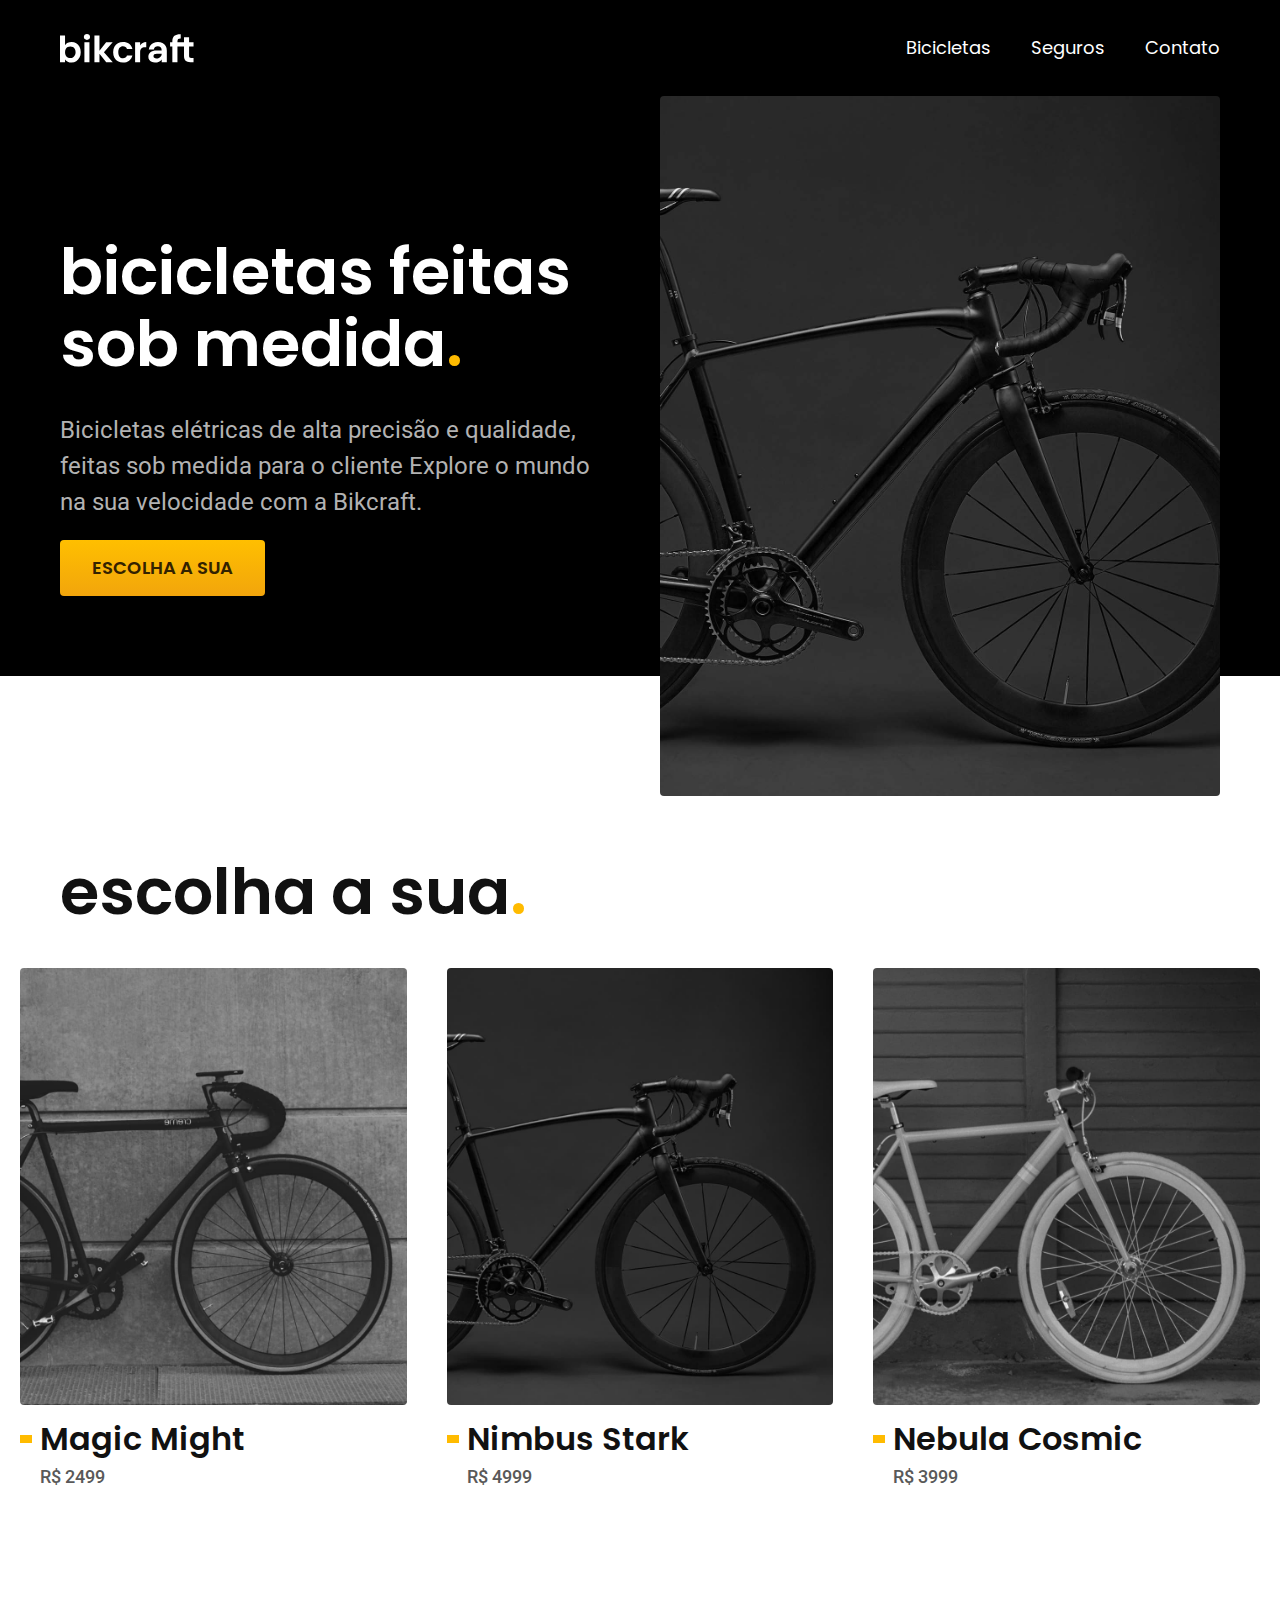
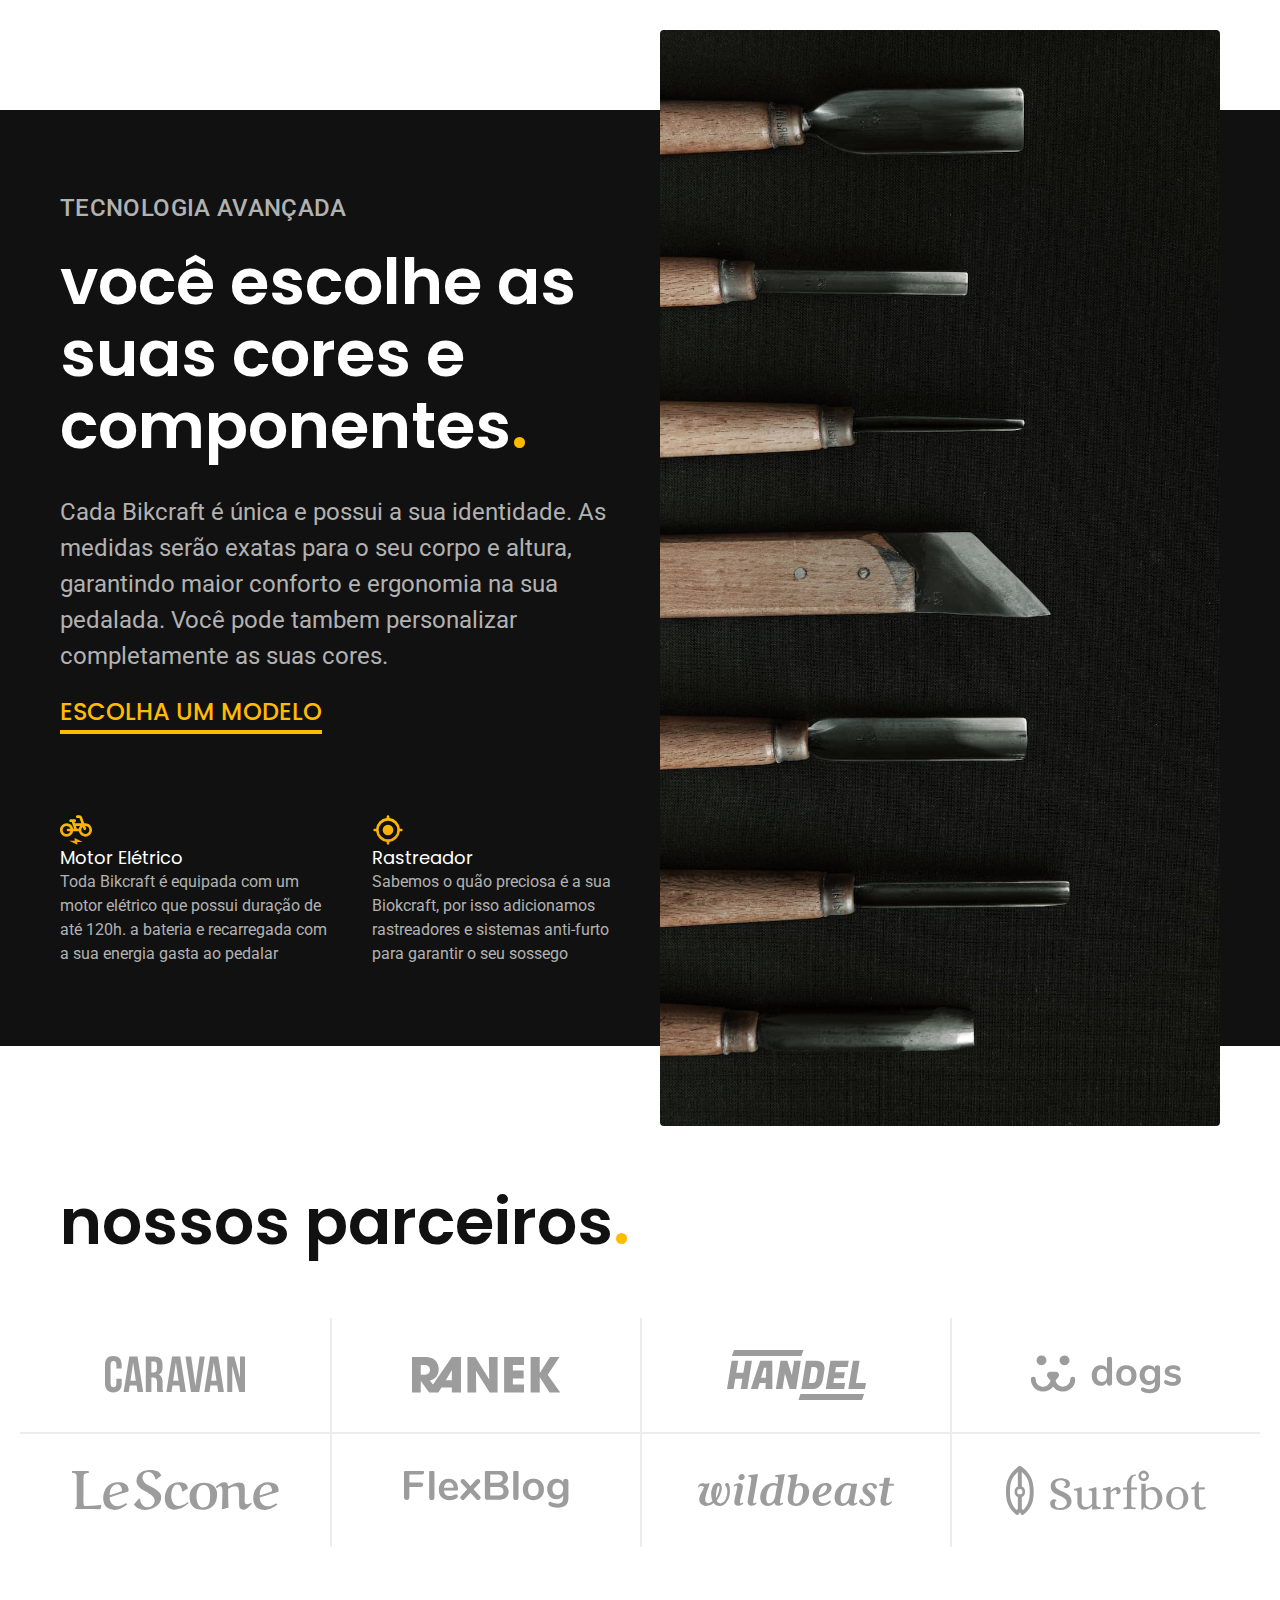
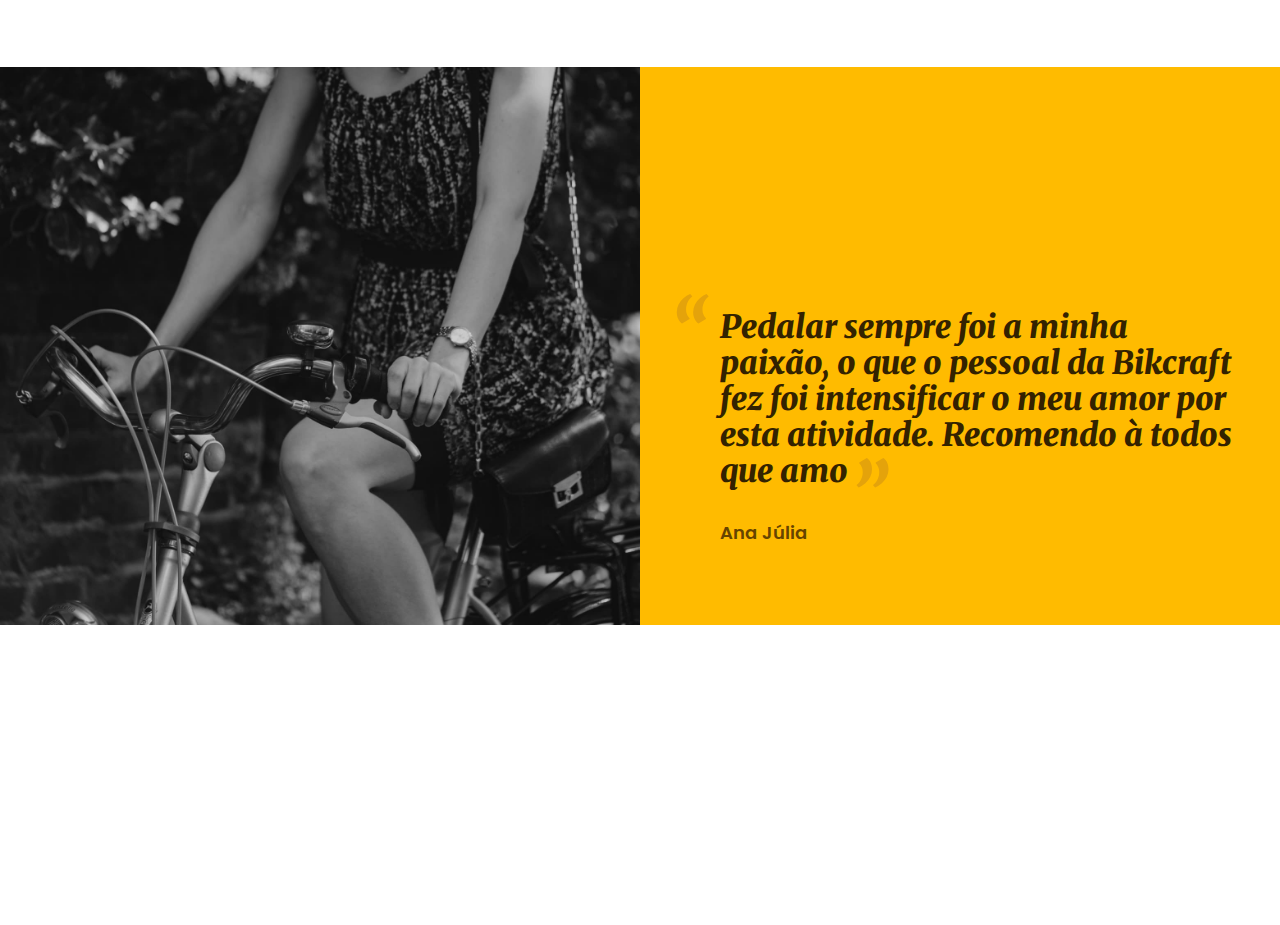
==== index.html @ 062373b6 "depoimento" ====
<!DOCTYPE html>
<html lang="pt-br">

<head>
  <meta charset="UTF-8">
  <meta name="viewport" content="width=device-width, initial-scale=1.0">
  <title>Bikcraft - Bicicletas Elétricas</title>
  <meta name="description" content="Bicicletas elétricas de alta precisão e qualidade,  feitas sob medida para o cliente. Explore o mundo na sua velocidade com a Bikcraft.">

  <link rel="stylesheet" href="./css/style.css">

  <link rel="preconnect" href="https://fonts.googleapis.com">
  <link rel="preconnect" href="https://fonts.gstatic.com" crossorigin>
  <link href="https://fonts.googleapis.com/css2?family=Merriweather:ital,wght@1,900&family=Poppins:wght@400;600&family=Roboto:wght@400;500&display=swap" rel="stylesheet">

</head>

<body>
  <header class="header-bg">
    <div class="header container">
      <a href="./">
        <img src="./img/bikcraft.svg" alt="Bikcraft">
      </a>
      <nav aria-label="primaria">
        <ul class="header-menu font-1-m cor-0">
          <li><a href="./bicicletas.html">Bicicletas</a></li>
          <li><a href="./seguros.html">Seguros</a></li>
          <li><a href="./contato.html">Contato</a></li>
        </ul>
      </nav>
    </div>
  </header>
  <main class="introducao-bg">
    <div class="introducao container">
      <div class="introducao-conteudo">
        <h1 class="font-1-xxl cor-0">bicicletas feitas sob medida<span class="cor-p1">.<span></h1>
        <p class="font-2-l cor-5">Bicicletas elétricas de alta precisão e qualidade, feitas sob medida para o cliente Explore o mundo na sua velocidade com a Bikcraft.</p>
        <a class="botao" href="./bicicletas.html">Escolha a sua</a>
      </div>
      <div>
        <img src="./img/fotos/introducao.jpg" alt="bicicleta elétrica preta">
      </div>
    </div>
  </main>

  <article class="bicicletas-lista">
    <h2 class="container font-1-xxl">escolha a sua<span class="cor-p1">.</span></h2>
    <ul>
      <li>
        <a href="./bicicletas/magic.html">
          <img src="./img/bicicletas/magic-home.jpg" alt="Bicicleta Preta">
          <h3 class="font-1-xl">Magic Might</h3>
          <span class="font-2-m cor-8">R$ 2499</span>
        </a>
      </li>
      <li>
        <a href="./bicicletas/nimbus.html">
          <img src="./img/bicicletas/nimbus-home.jpg" alt="Bicicleta Preta">
          <h3 class="font-1-xl">Nimbus Stark</h3>
          <span class="font-2-m cor-8">R$ 4999</span>
        </a>
      </li>
      <li>
        <a href="./bicicletas/nebula.html">
          <img src="./img/bicicletas/nebula-home.jpg" alt="Bicicleta Preta">
          <h3 class="font-1-xl">Nebula Cosmic</h3>
          <span class="font-2-m cor-8">R$ 3999</span>
        </a>
      </li>
    </ul>
  </article>

  <article class="tecnologia-bg">
    <div class="tecnologia container">
      <div class="tecnologia-conteudo">
        <span class="font-2-l-b cor-5">Tecnologia Avançada</span>
        <h2 class="font-1-xxl cor-0">você escolhe as suas cores e componentes<span class="cor-p1">.</span></h2>
        <p class="font-2-l cor-5">Cada Bikcraft é única e possui a sua identidade. As medidas serão exatas para o seu corpo e altura, garantindo maior conforto e ergonomia na sua pedalada. Você pode tambem personalizar completamente as suas cores.</p>
        <a class="link" href="./bicicletas.html">Escolha um modelo</a>
        <div class="tecnologia-vantagens">
          <div>
            <img src="./img/icones/eletrica.svg" alt="">
            <h3 class="font-1-m cor-0">Motor Elétrico</h3>
            <p class="font-2-s cor-5">Toda Bikcraft é equipada com um motor elétrico que possui duração de até 120h. a bateria e recarregada com a sua energia gasta ao pedalar</p>
          </div>
          <div>
            <img src="./img/icones/rastreador.svg" alt="">
            <h3 class="font-1-m cor-0">Rastreador</h3>
            <p class="font-2-s cor-5">Sabemos o quão preciosa é a sua Biokcraft, por isso adicionamos rastreadores e sistemas anti-furto para garantir o seu sossego</p>
          </div>
        </div>
      </div>
      <div class="tecnologia-imagem">
        <img src="./img/fotos/tecnologia.jpg" alt="">
      </div>
    </div>
  </article>

  <section class="parceiros" aria-label="Nossos Parceiros">
    <h2 class="container font-1-xxl">nossos parceiros<span class="cor-p1">.</span></h2>
    <ul>
      <li><img src="./img/parceiros/caravan.svg" alt="caravan"></li>
      <li><img src="./img/parceiros/ranek.svg" alt="ranek.svg"></li>
      <li><img src="./img/parceiros/handel.svg" alt="handel.svg"></li>
      <li><img src="./img/parceiros/dogs.svg" alt="dogs.svg"></li>
      <li><img src="./img/parceiros/lescone.svg" alt="lescone.svg"></li>
      <li><img src="./img/parceiros/flexblog.svg" alt="flexblog.svg"></li>
      <li><img src="./img/parceiros/wildbeast.svg" alt="wildbeast"></li>
      <li><img src="./img/parceiros/surfbot.svg" alt="surfbot.svg"></li>
    </ul>
  </section>

  <section class="depoimento" aria-label="Depoimento">
    <div><img src="./img/fotos/depoimento.jpg" alt="Pessoando pedalando uma bicicleta Bikcraft">
    </div>
    <div class="depoimento-conteudo">
      <blockquote class="font-1-xl cor-p5">
        <p>Pedalar sempre foi a minha paixão, o que o pessoal da Bikcraft fez foi intensificar o meu amor por esta atividade. Recomendo à todos que amo</p>
      </blockquote>
      <span class="font-1-m-b cor-p4">Ana Júlia</span>
    </div>

  </section>
</body>

</html>
---- css/style.css ----
@import "./global/global.css";
@import "./ultilidades/tipografia.css";
@import "./ultilidades/cores.css";

@import "./global/header.css";

/*Ultilidades*/
@import "./ultilidades/componentes.css";

/*Home*/
@import "./home/introducao.css";
@import "./home/tecnologia.css";
@import "./home/parceiros.css";
@import "./home/depoimento.css";

/*Bicicletas*/
@import "./bicicletas/bicicletas-lista.css";
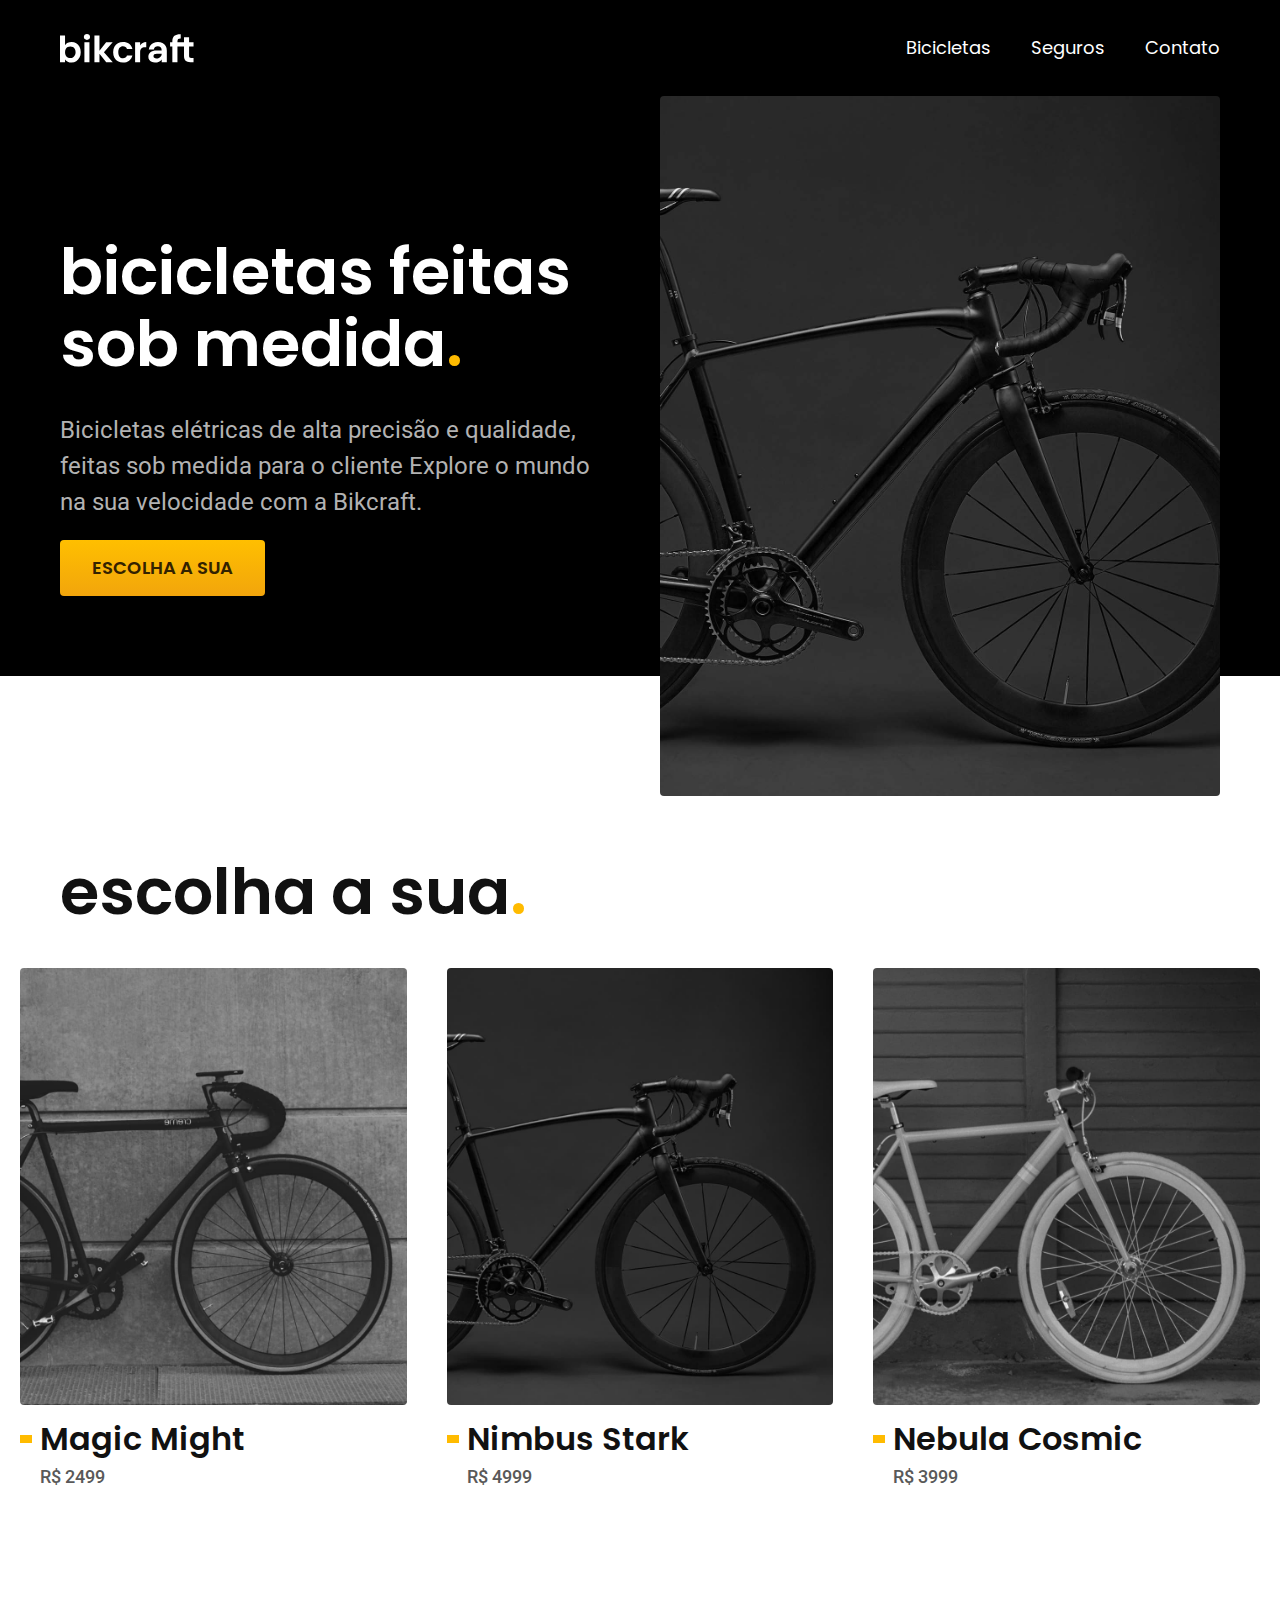
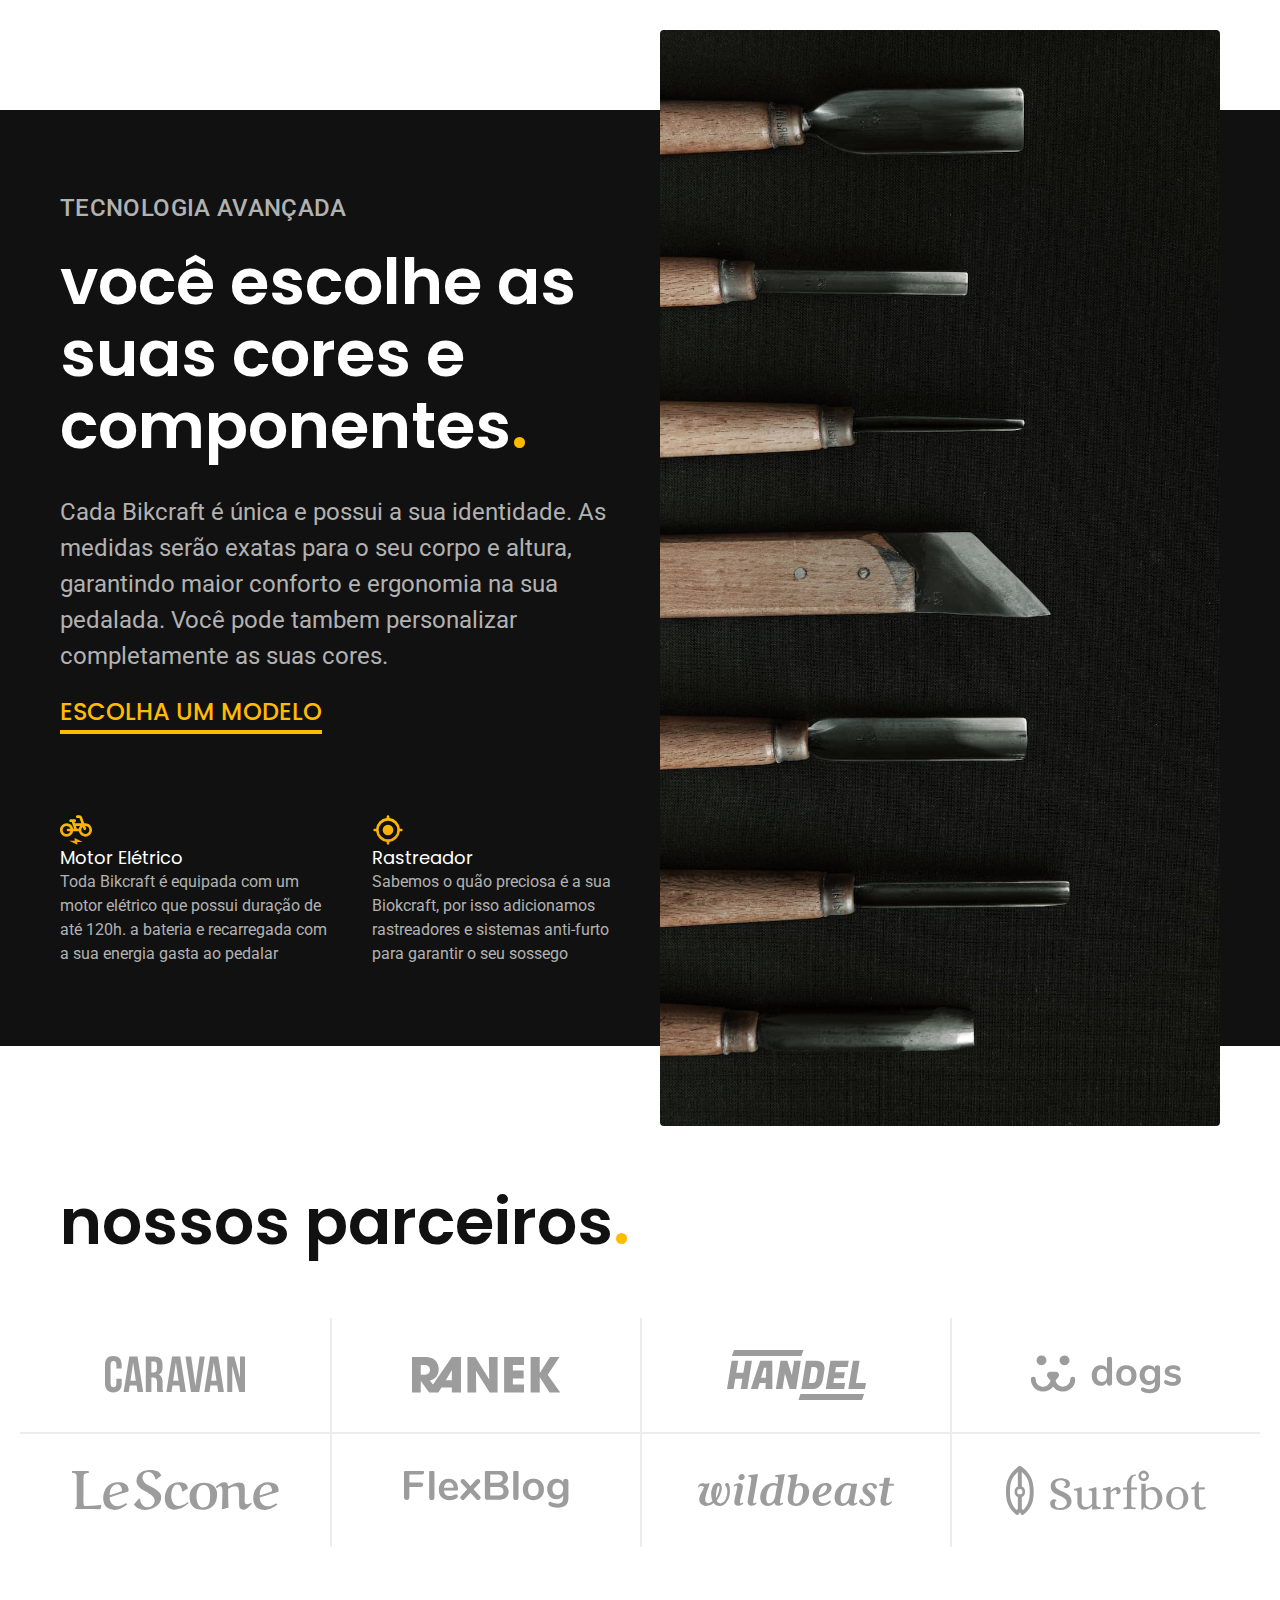
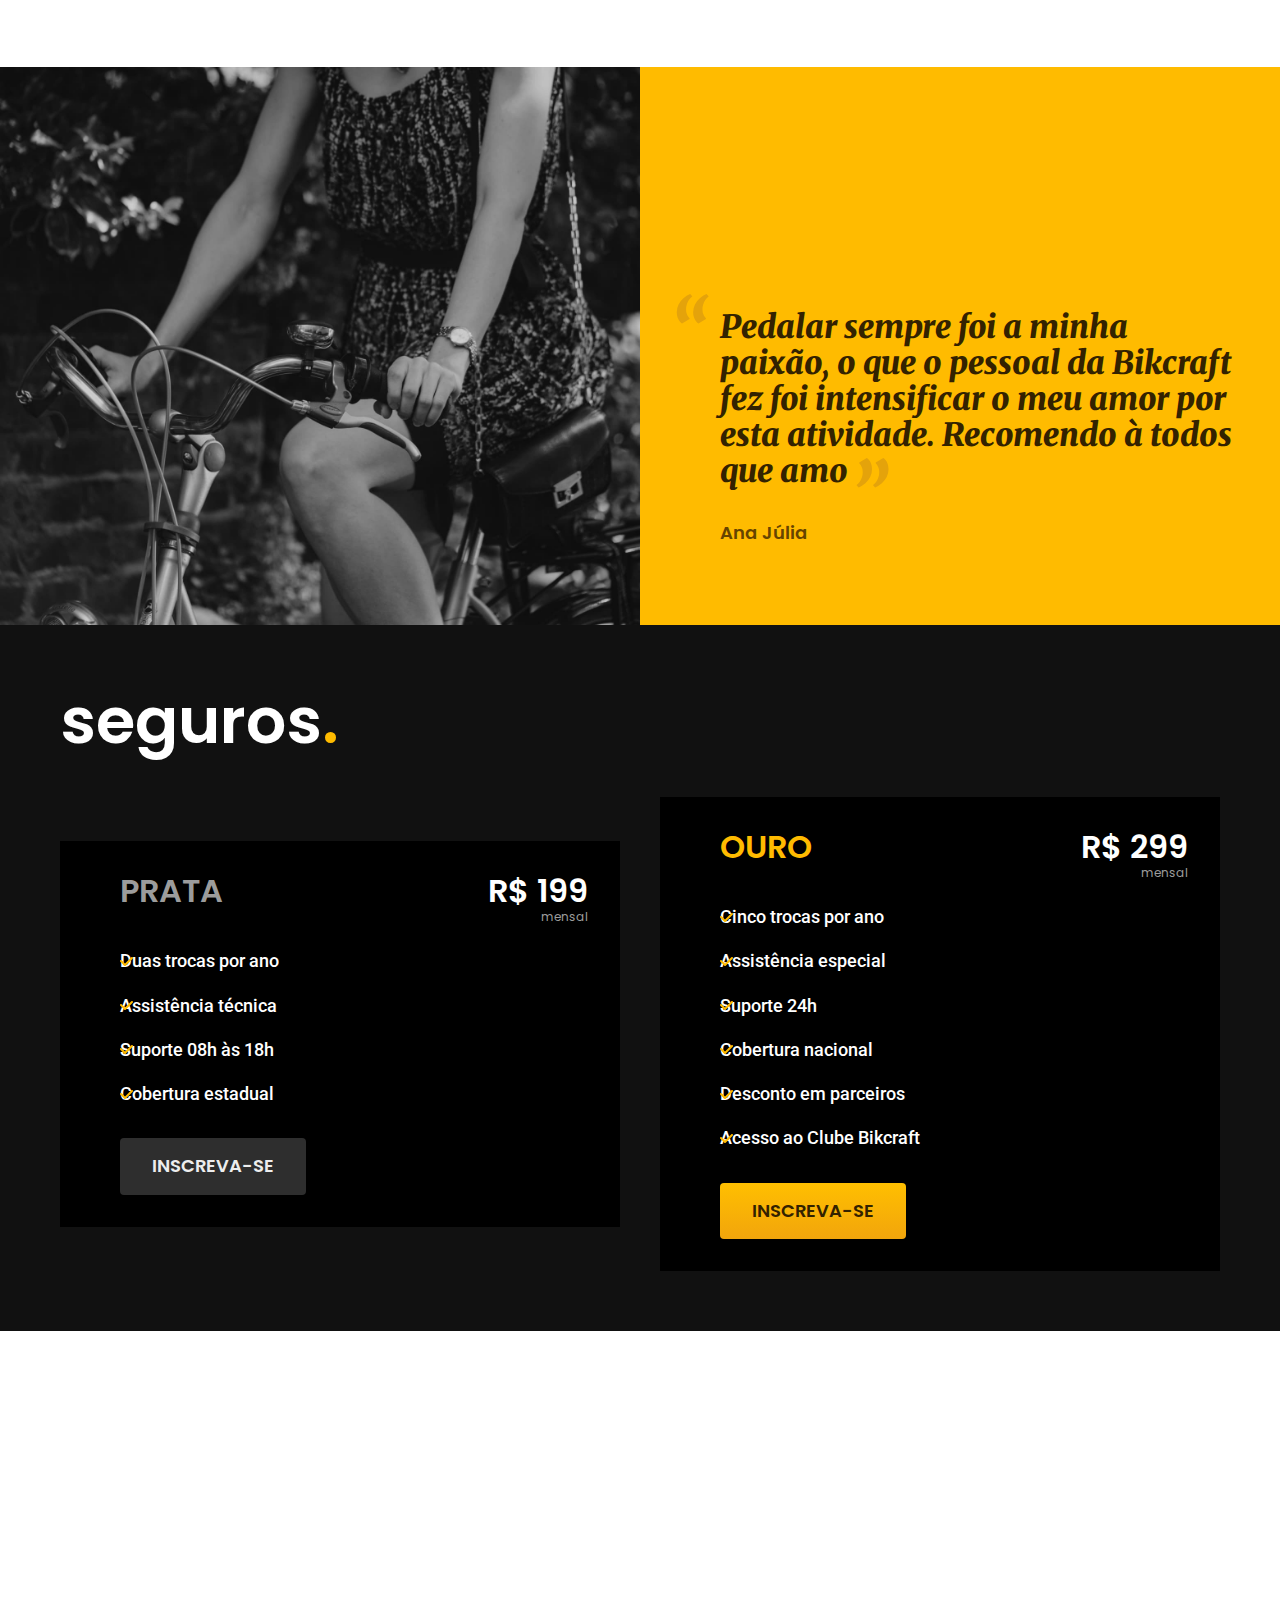
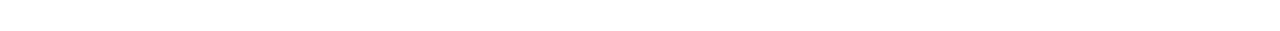
==== commit fc457db6: "seguros" ====
--- a/index.html
+++ b/index.html
@@ -119,8 +119,39 @@
       </blockquote>
       <span class="font-1-m-b cor-p4">Ana Júlia</span>
     </div>
+  </section>
 
-  </section>
+  <article class="seguro-bg">
+    <div class="seguros container">
+      <h2 class="font-1-xxl cor-0">seguros<span class="cor-p1">.</span></h2>
+      <div class="seguros-item">
+        <h3 class="font-1-xl cor-6">PRATA</h3>
+        <span class="font-1-xl cor-0">R$ 199 <span class="font-1-xs cor-6">mensal</span></span>
+        <ul class="font-2-m cor-0">
+          <li>Duas trocas por ano</li>
+          <li>Assistência técnica</li>
+          <li>Suporte 08h às 18h</li>
+          <li>Cobertura estadual</li>
+        </ul>
+        <a class="botao secundario" href="./orcamento.html">Inscreva-se</a>
+      </div>
+
+      <div class="seguros-item">
+        <h3 class="font-1-xl cor-p1">OURO</h3>
+        <span class="font-1-xl cor-0">R$ 299 <span class="font-1-xs cor-6">mensal</span></span>
+        <ul class="font-2-m cor-0">
+          <li>Cinco trocas por ano</li>
+          <li>Assistência especial</li>
+          <li>Suporte 24h</li>
+          <li>Cobertura nacional</li>
+          <li>Desconto em parceiros</li>
+          <li>Acesso ao Clube Bikcraft</li>
+        </ul>
+        <a class="botao" href="./orcamento.html">Inscreva-se</a>
+      </div>
+    </div>
+  </article>
+
 </body>
 
 </html>--- a/css/style.css
+++ b/css/style.css
@@ -15,3 +15,6 @@
 
 /*Bicicletas*/
 @import "./bicicletas/bicicletas-lista.css";
+
+/*Seguros*/
+@import "./seguros/seguros.css";
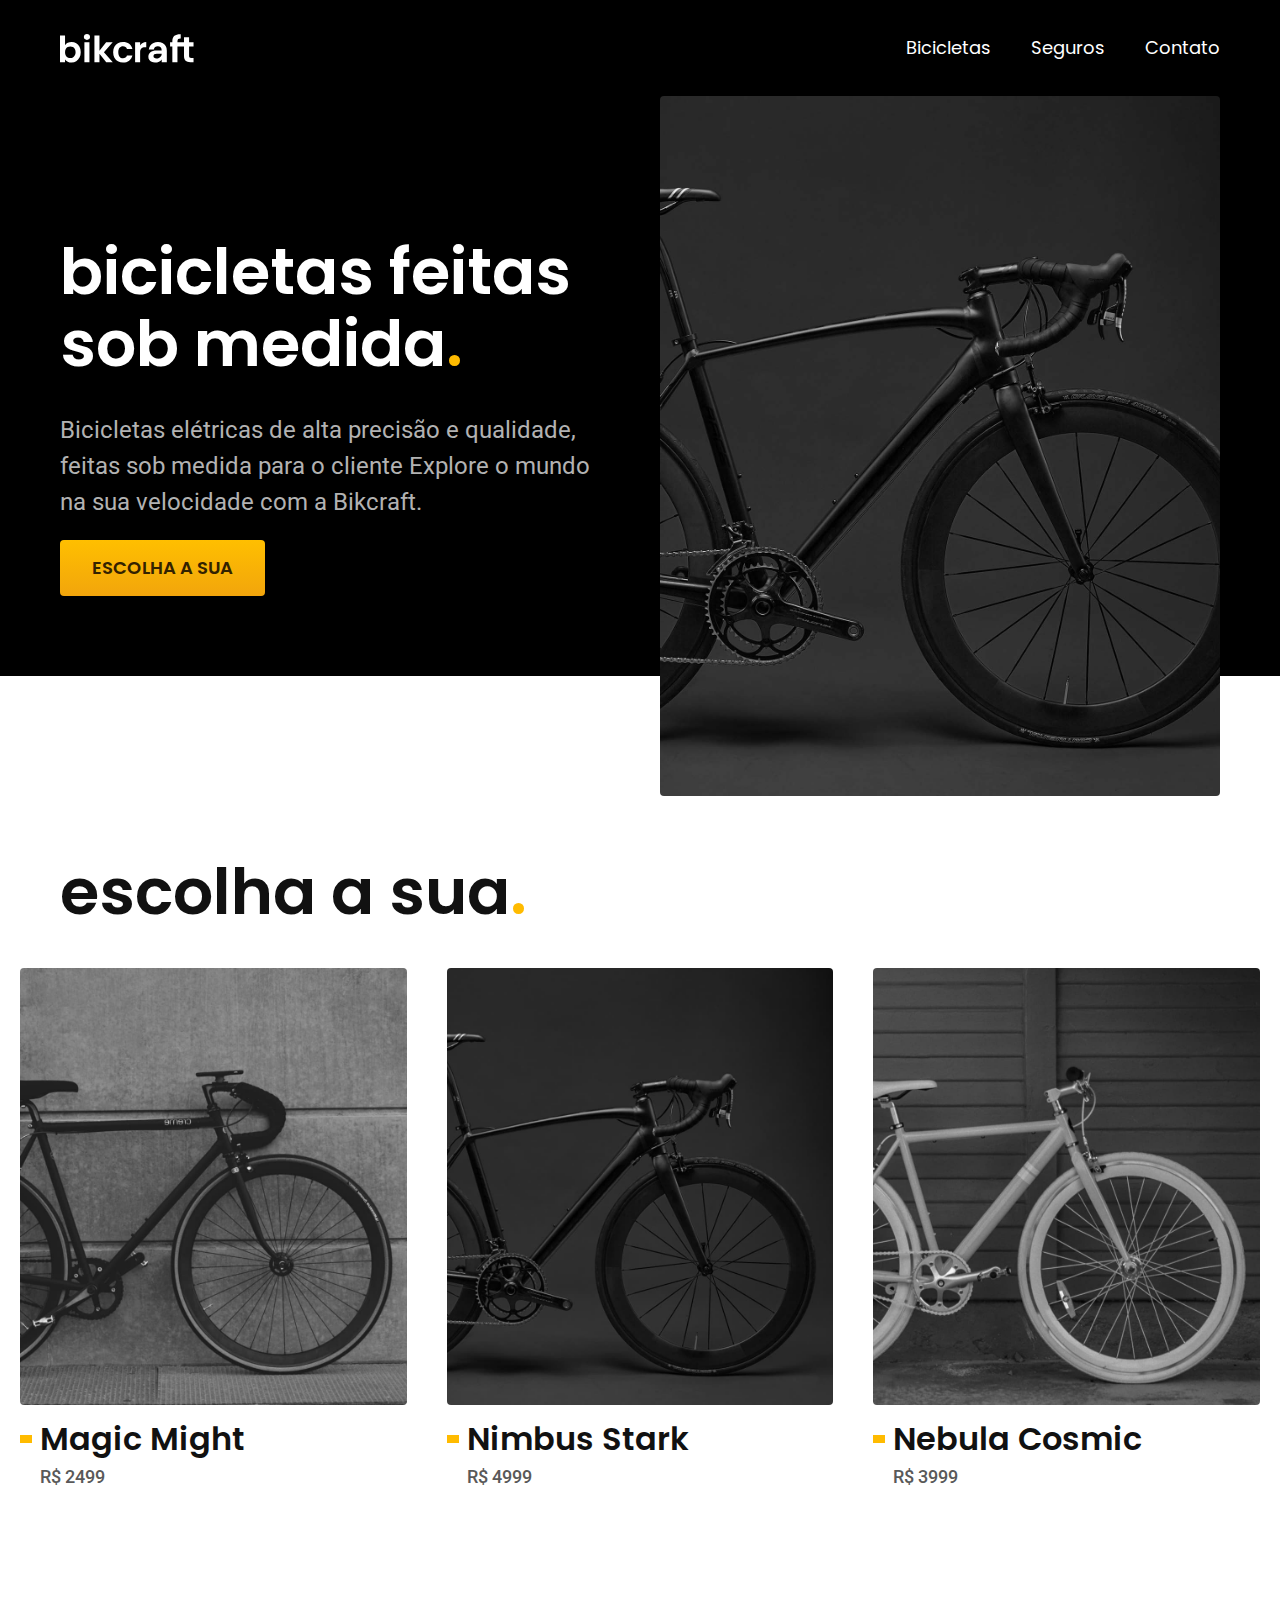
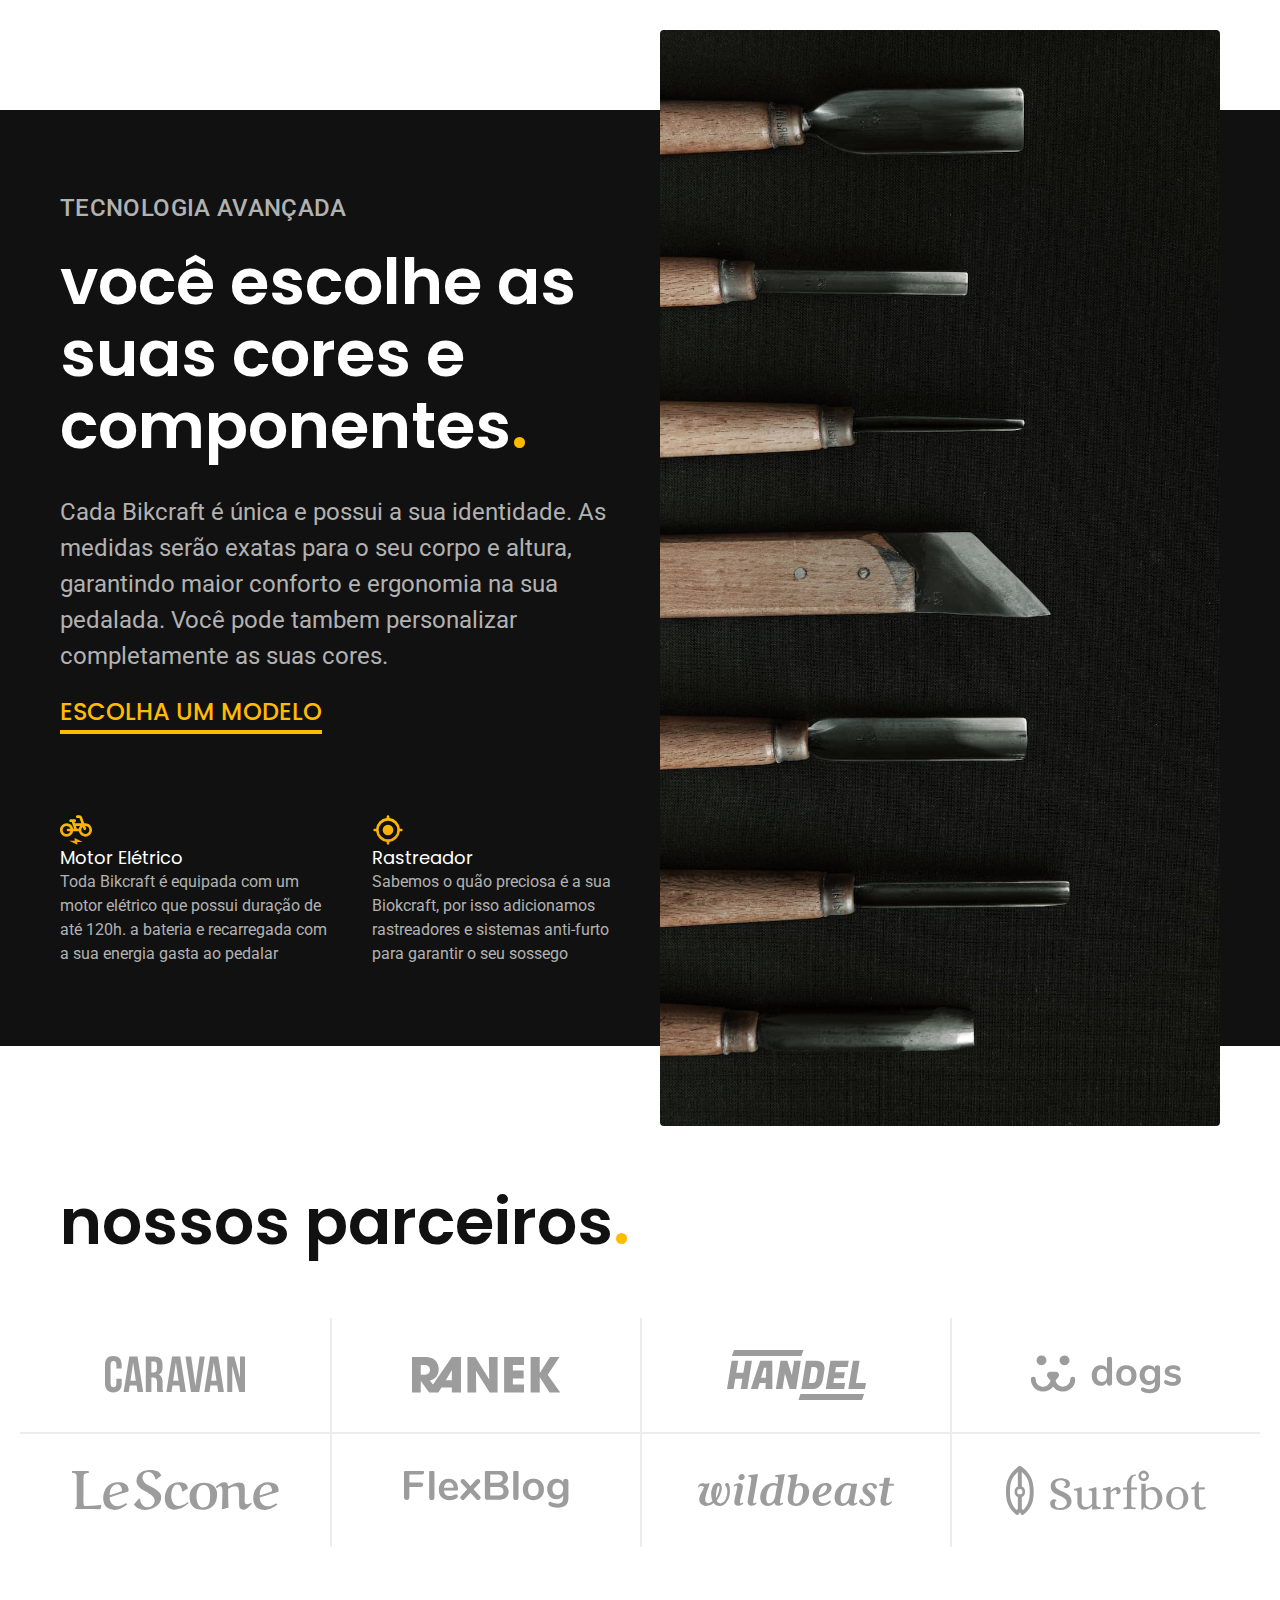
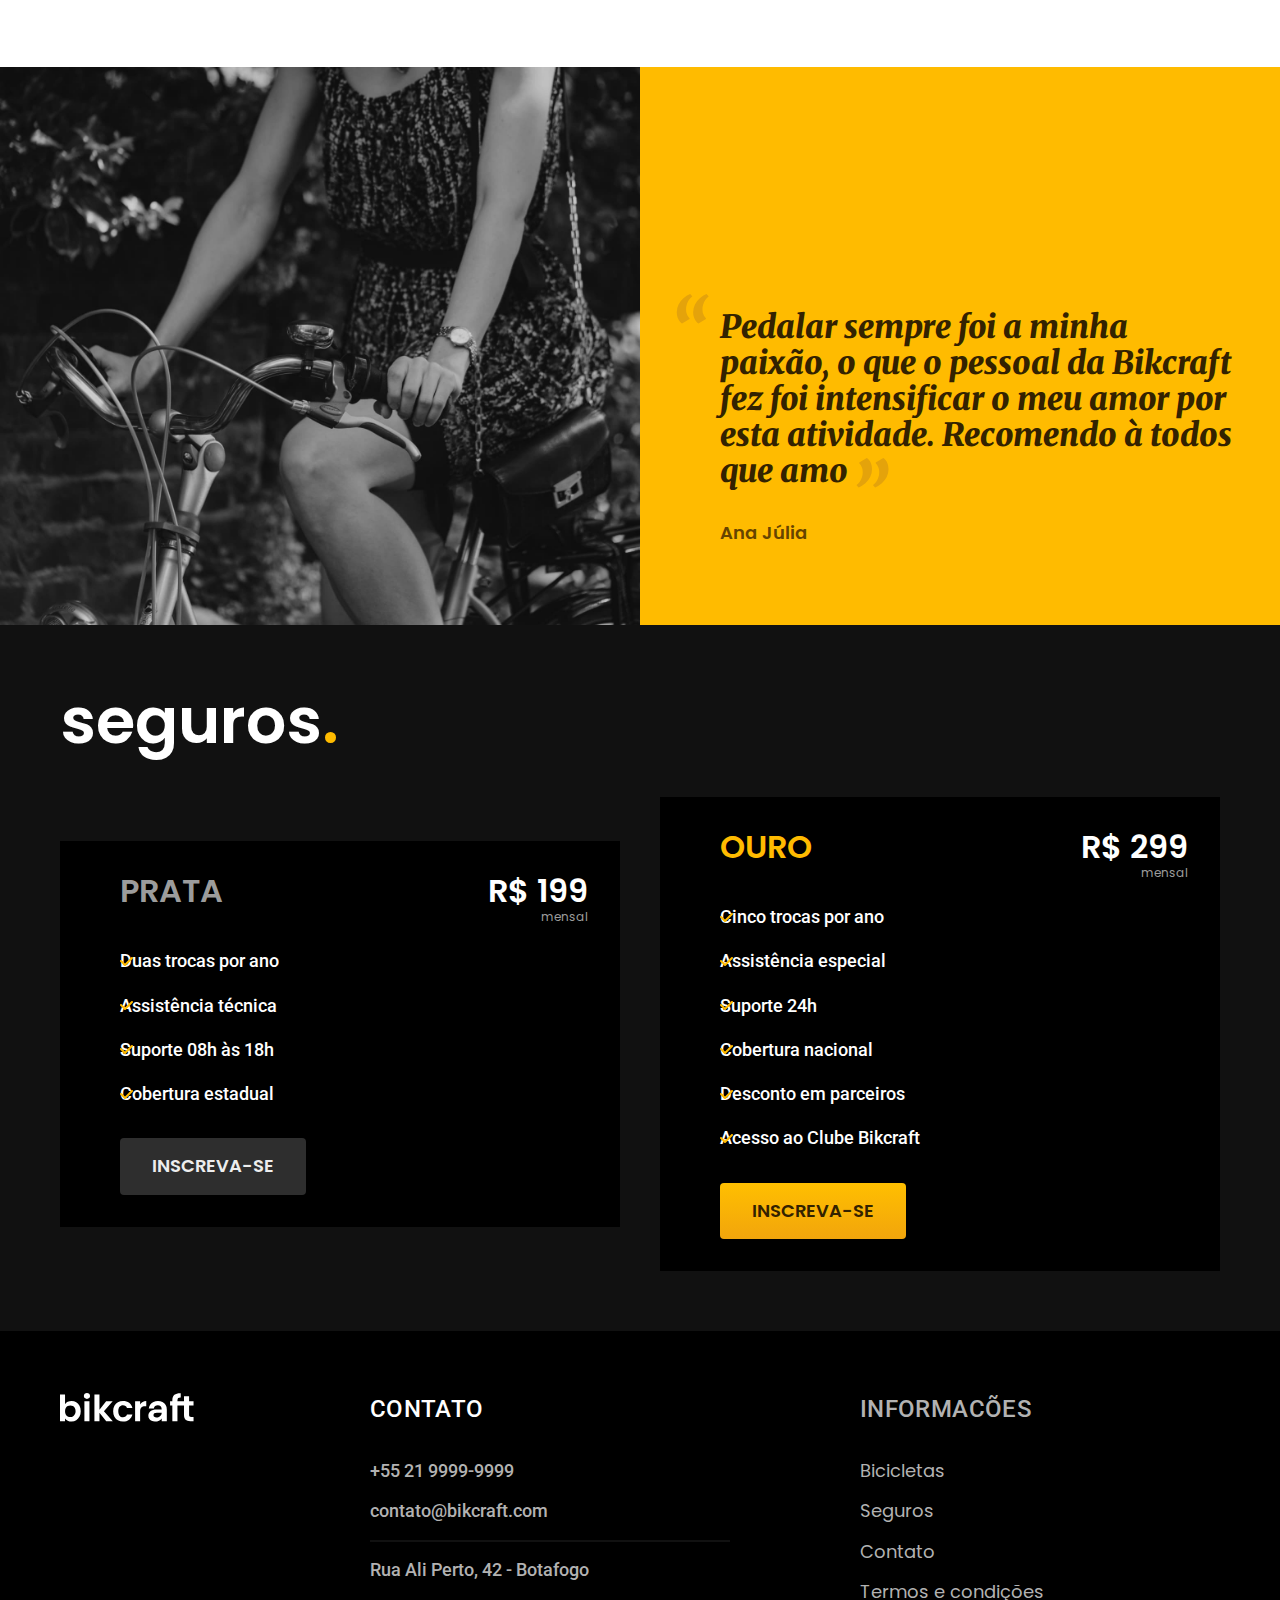
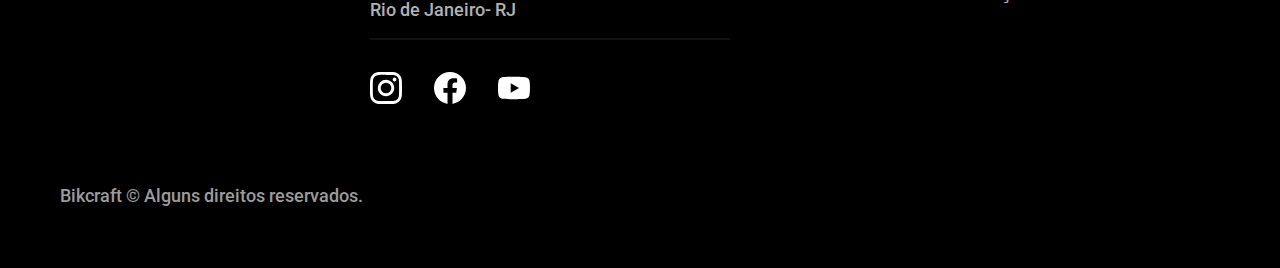
==== commit 31665190: "footer" ====
--- a/index.html
+++ b/index.html
@@ -152,6 +152,38 @@
     </div>
   </article>
 
+  <footer class="footer-bg">
+    <div class="footer container">
+      <img src="./img/bikcraft.svg" alt="Bikcraft">
+      <div class="footer-contato">
+        <h3 class="font-2-l-b cor-0">Contato</h3>
+        <ul class="font-2-m cor-5">
+          <li><a href="tel:+552199999999">+55 21 9999-9999</a></li>
+          <li><a href="mailto:contato@bikcraft.com">contato@bikcraft.com</a></li>
+          <li>Rua Ali Perto, 42 - Botafogo</li>
+          <li>Rio de Janeiro- RJ</li>
+        </ul>
+        <div class="footer-redes">
+          <a href="./"><img src="./img/redes/instagram.svg" alt="Instagram"></a>
+          <a href="./"><img src="./img/redes/facebook.svg" alt="Facebook"></a>
+          <a href="./"><img src="./img/redes/youtube.svg" alt="Youtube"></a>
+        </div>
+      </div>
+      <div class="footer-informacoes">
+        <h3 class="font-2-l-b cor-5">Informacões</h3>
+        <nav>
+          <ul class="font-1-m cor-5">
+            <li><a href="./bicicletas.html">Bicicletas</a></li>
+            <li><a href="./seguros.html">Seguros</a></li>
+            <li><a href="./contato.html">Contato</a></li>
+            <li><a href="./termos.html">Termos e condições</a></li>
+          </ul>
+        </nav>
+      </div>
+      <p class="footer-copy font-2-m cor-6">Bikcraft © Alguns direitos reservados.</p>
+    </div>
+  </footer>
+
 </body>
 
 </html>--- a/css/style.css
+++ b/css/style.css
@@ -3,6 +3,7 @@
 @import "./ultilidades/cores.css";
 
 @import "./global/header.css";
+@import "./global/footer.css";
 
 /*Ultilidades*/
 @import "./ultilidades/componentes.css";
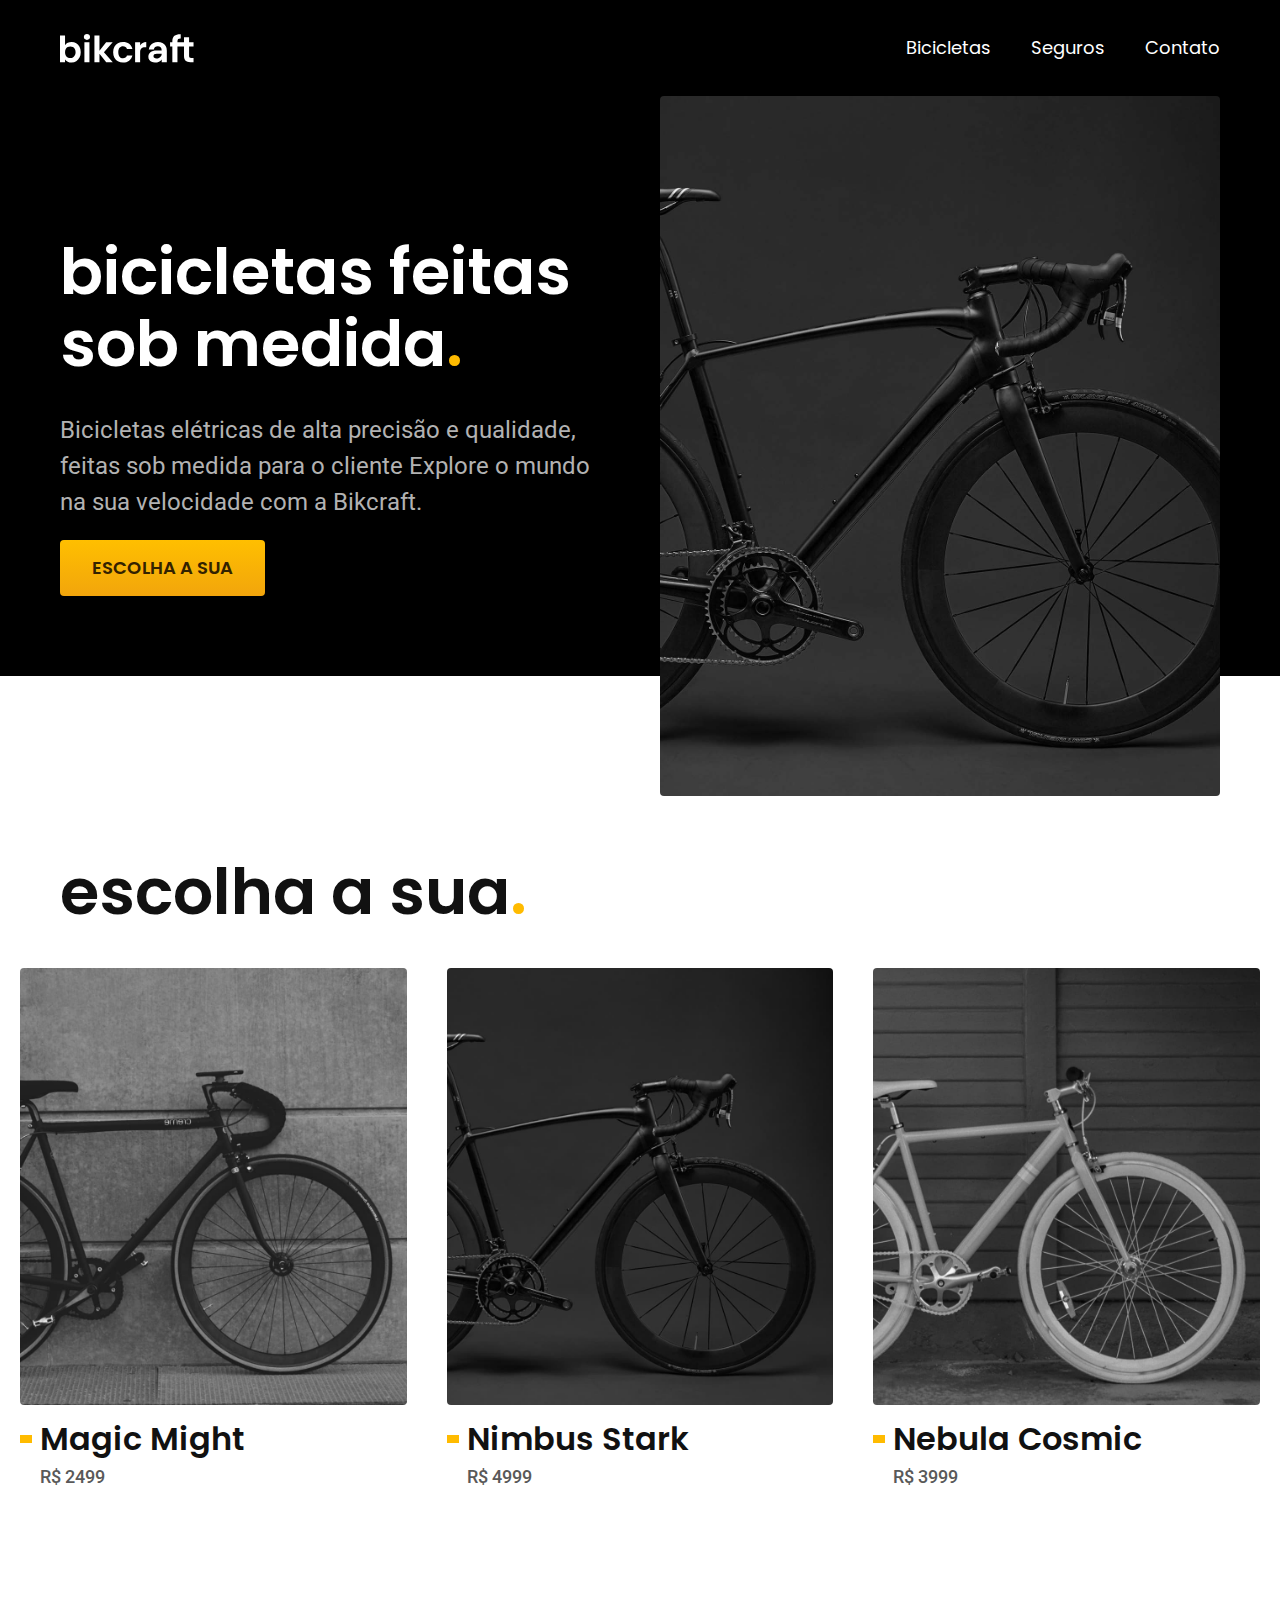
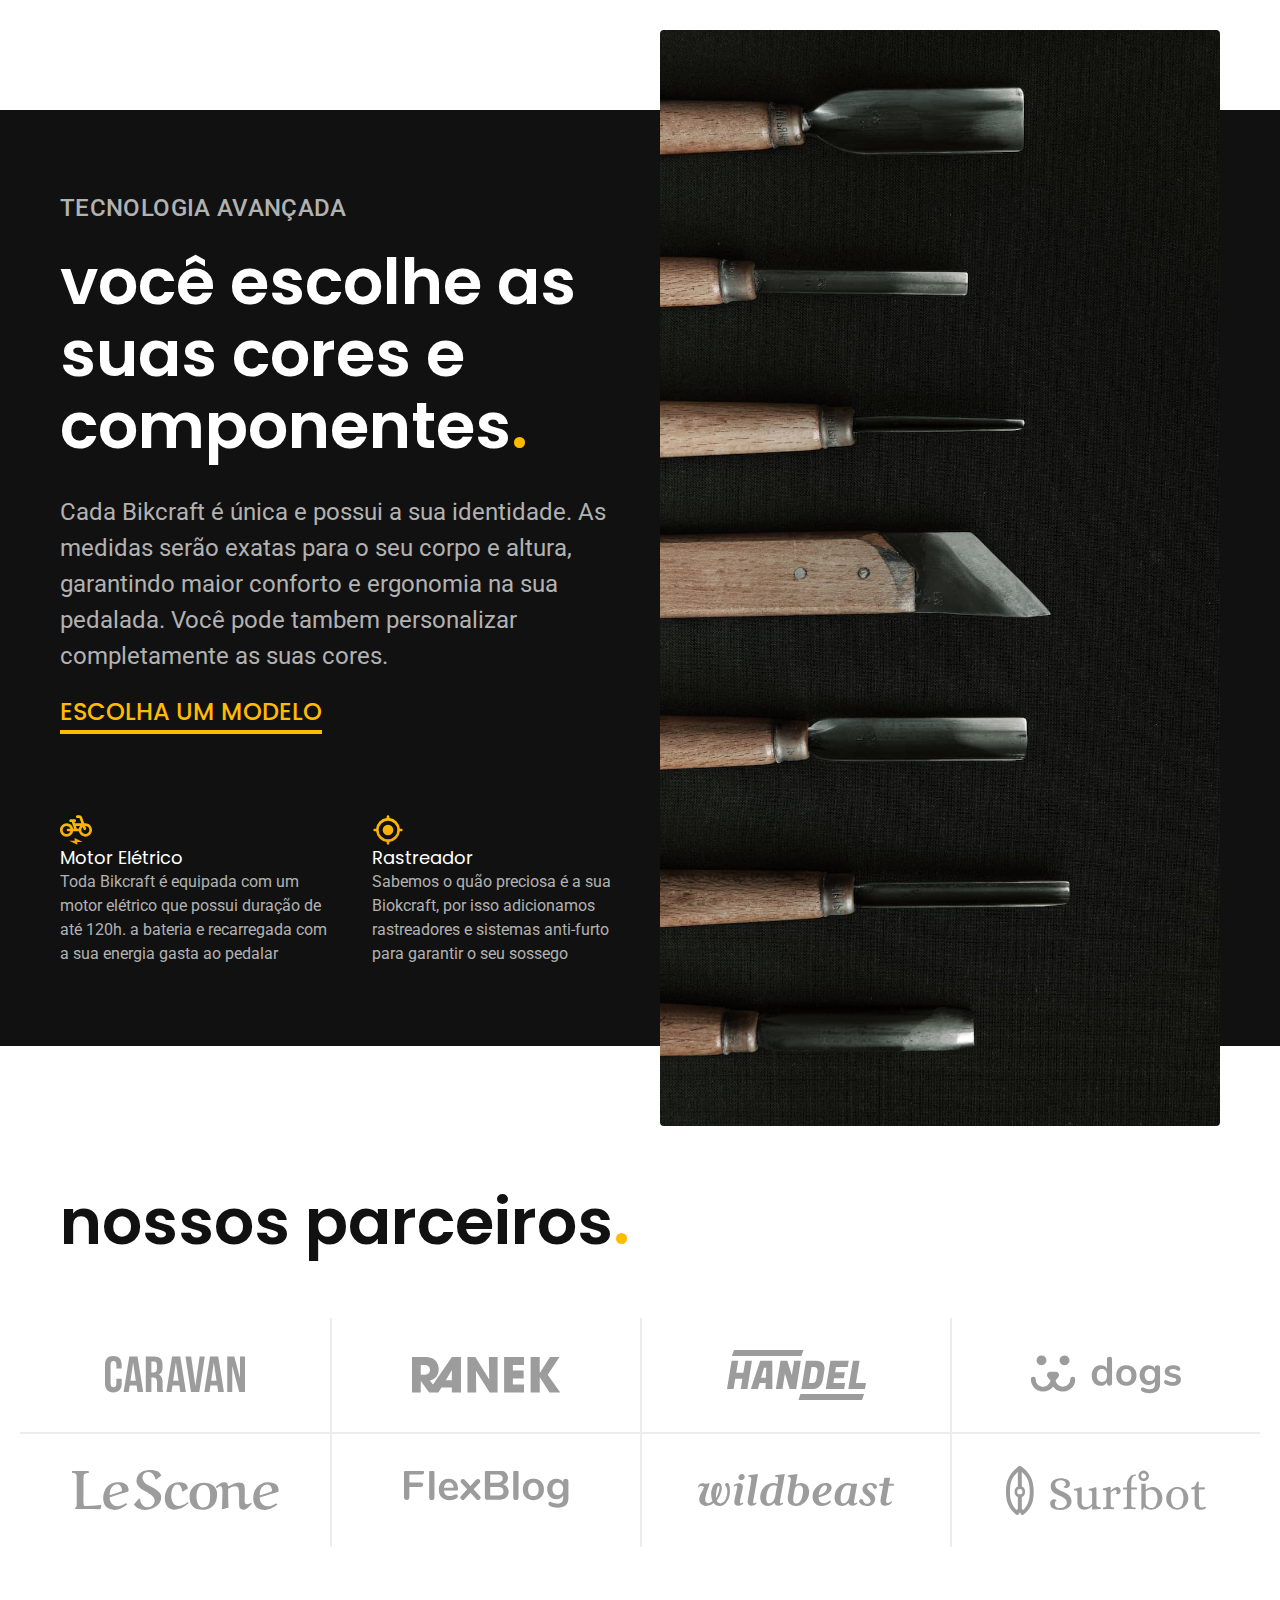
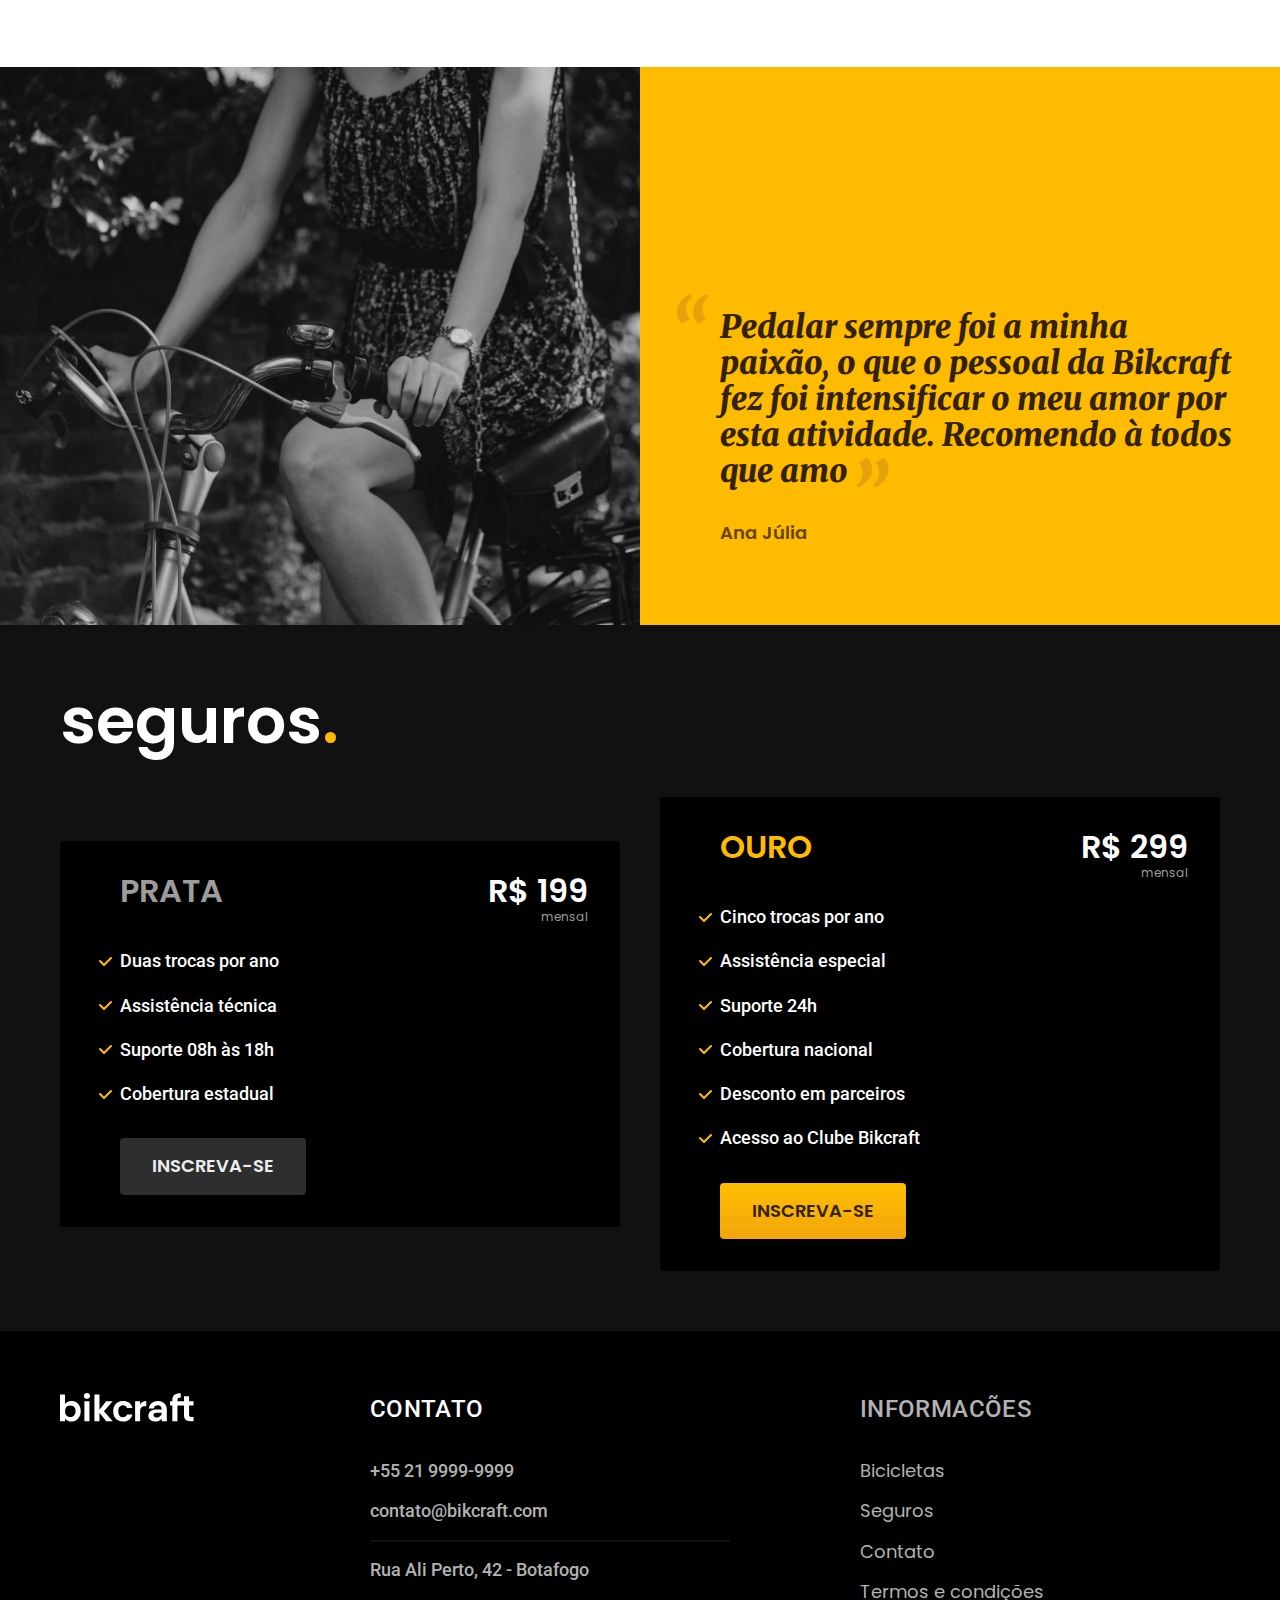
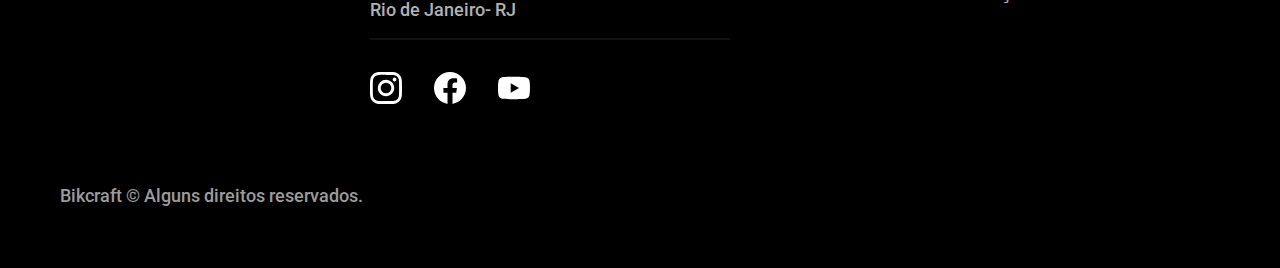
==== commit 9e232b66: "orcamento e detalhes" ====
--- a/index.html
+++ b/index.html
@@ -30,6 +30,7 @@
       </nav>
     </div>
   </header>
+
   <main class="introducao-bg">
     <div class="introducao container">
       <div class="introducao-conteudo">
@@ -111,7 +112,8 @@
   </section>
 
   <section class="depoimento" aria-label="Depoimento">
-    <div><img src="./img/fotos/depoimento.jpg" alt="Pessoando pedalando uma bicicleta Bikcraft">
+    <div>
+      <img src="./img/fotos/depoimento.jpg" alt="Pessoando pedalando uma bicicleta Bikcraft">
     </div>
     <div class="depoimento-conteudo">
       <blockquote class="font-1-xl cor-p5">
@@ -121,7 +123,7 @@
     </div>
   </section>
 
-  <article class="seguro-bg">
+  <article class="seguros-bg">
     <div class="seguros container">
       <h2 class="font-1-xxl cor-0">seguros<span class="cor-p1">.</span></h2>
       <div class="seguros-item">
--- a/css/style.css
+++ b/css/style.css
@@ -7,6 +7,7 @@
 
 /*Ultilidades*/
 @import "./ultilidades/componentes.css";
+@import "./ultilidades/formulario.css";
 
 /*Home*/
 @import "./home/introducao.css";
@@ -16,6 +17,23 @@
 
 /*Bicicletas*/
 @import "./bicicletas/bicicletas-lista.css";
+@import "./bicicletas/bicicletas.css";
+
+/*Bicicleta*/
+@import "./bicicleta/bicicleta.css";
+@import "./bicicleta/seguro.css";
 
 /*Seguros*/
 @import "./seguros/seguros.css";
+@import "./seguros/vantagens.css";
+@import "./seguros/perguntas.css";
+
+/*Contato*/
+@import "./contato/contato.css";
+@import "./contato/lojas.css";
+
+/*Orçamento*/
+@import "./orcamento/orcamento.css";
+
+/*Termos*/
+@import "./termos/termos.css";
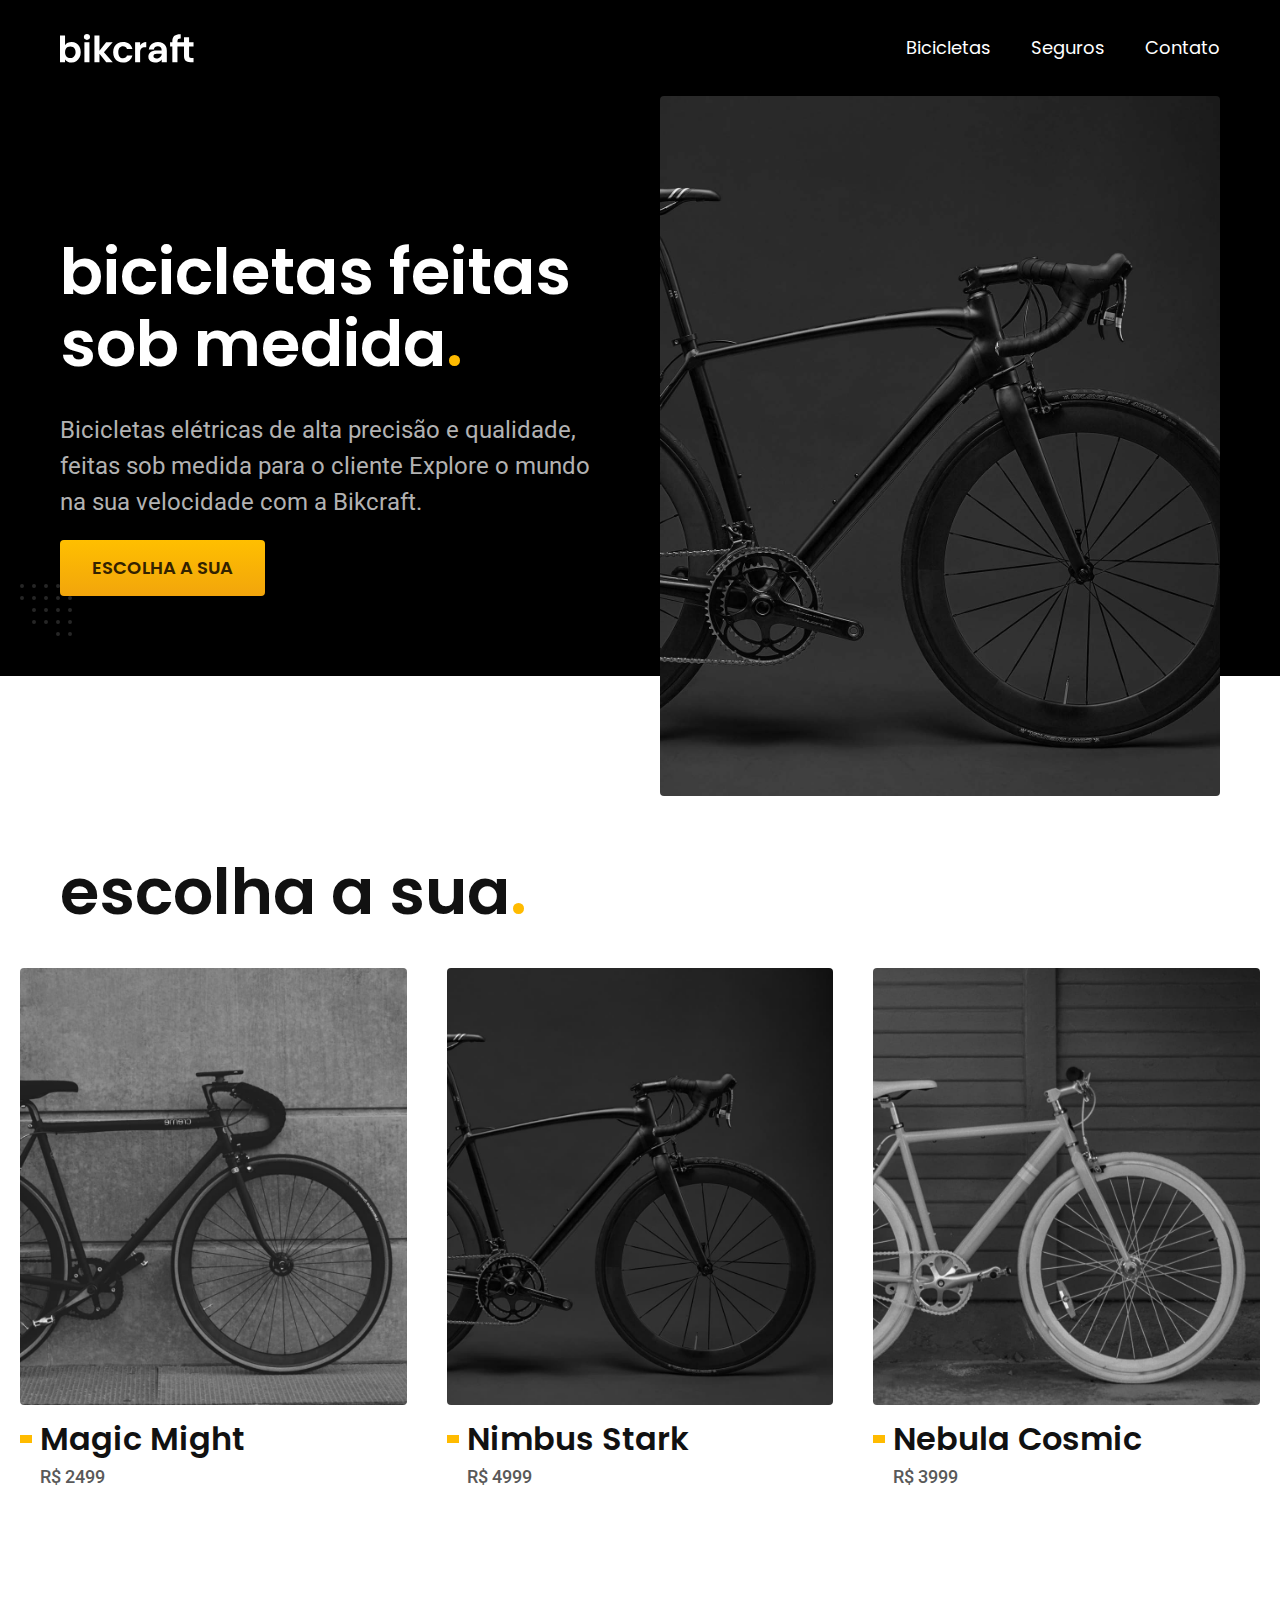
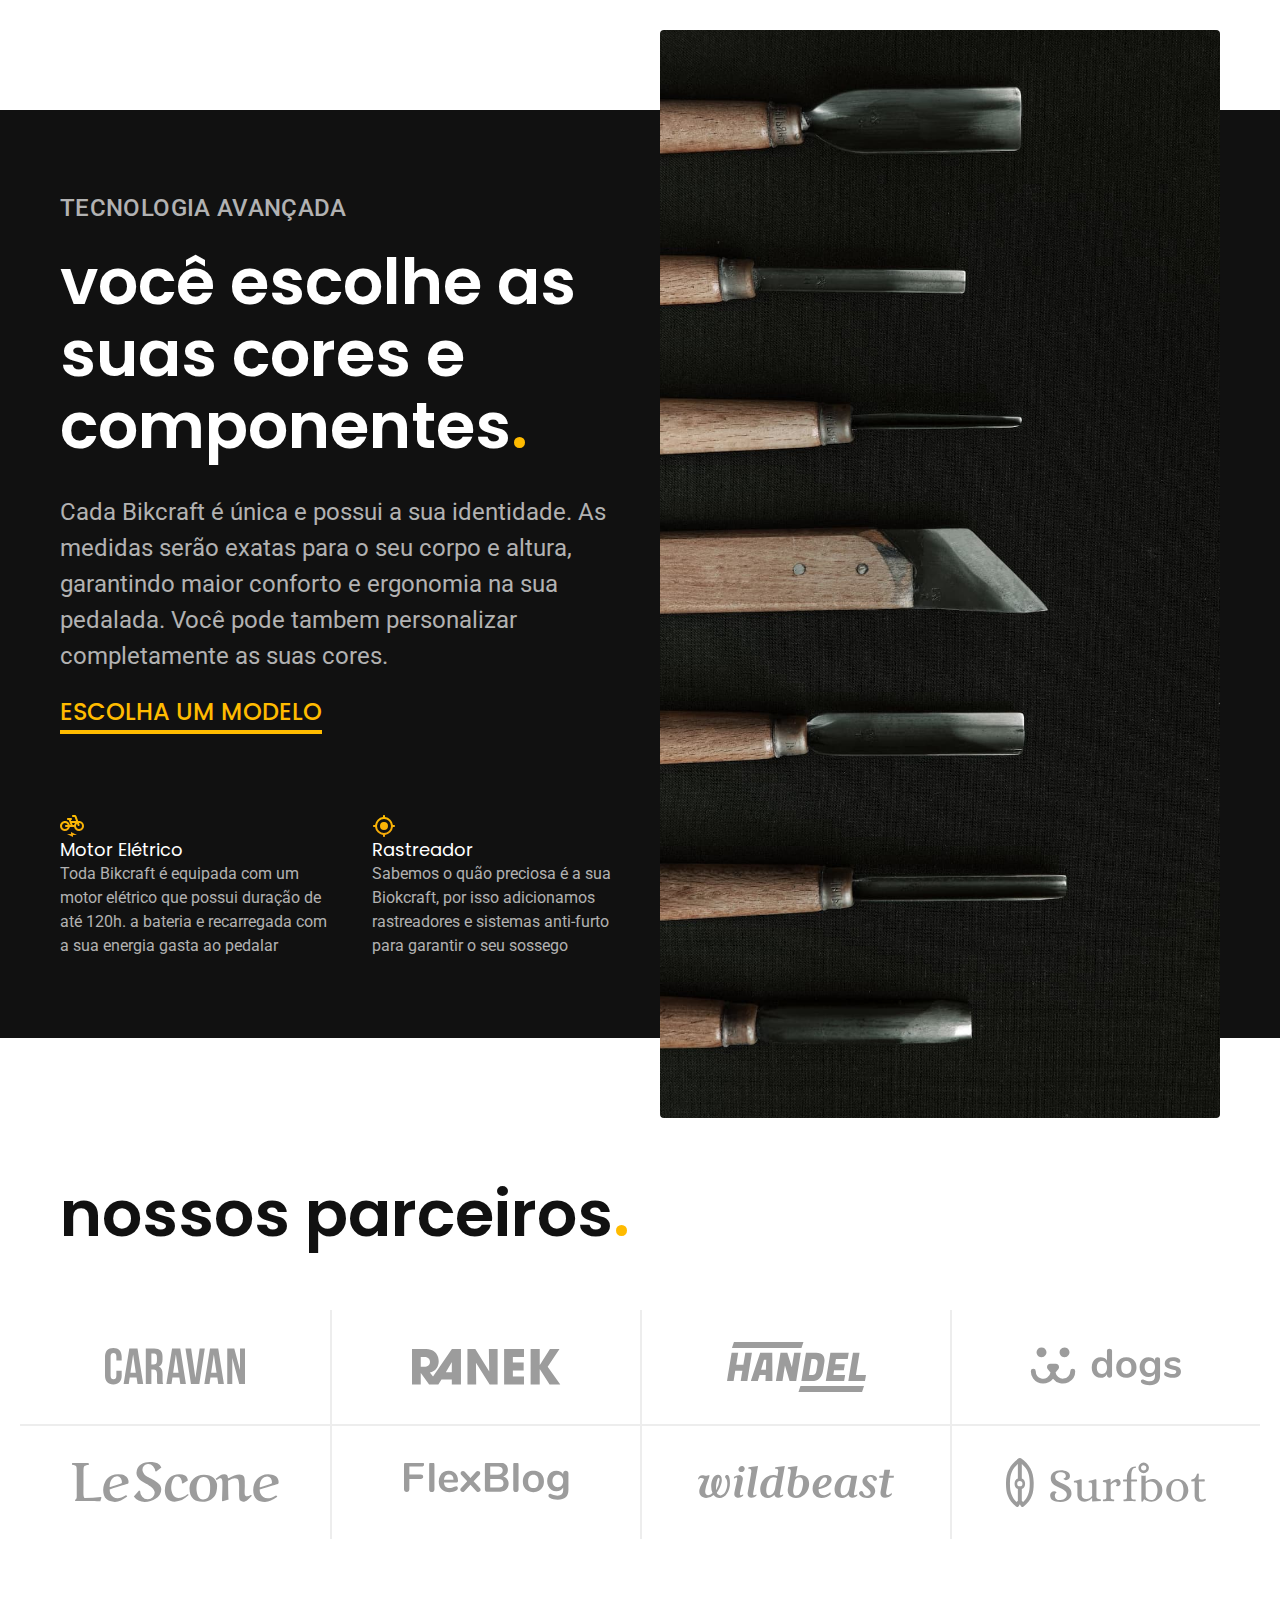
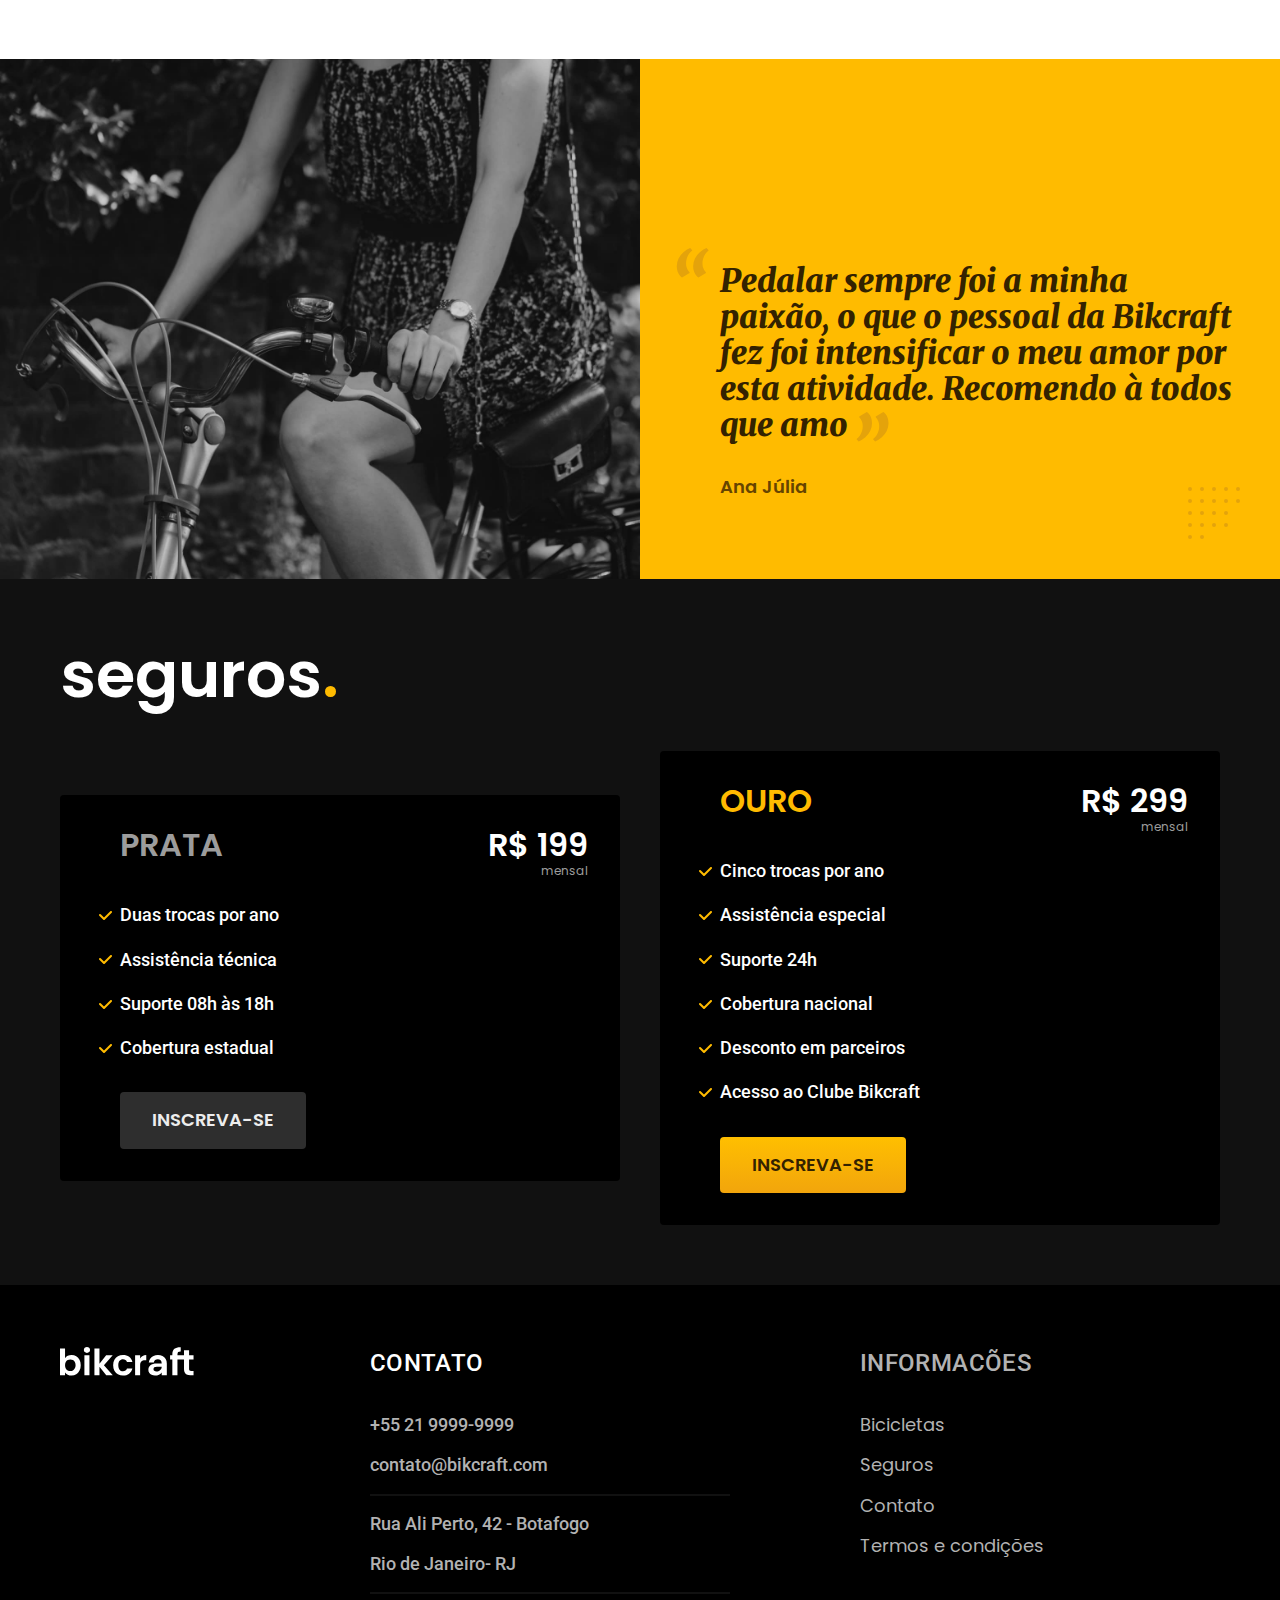
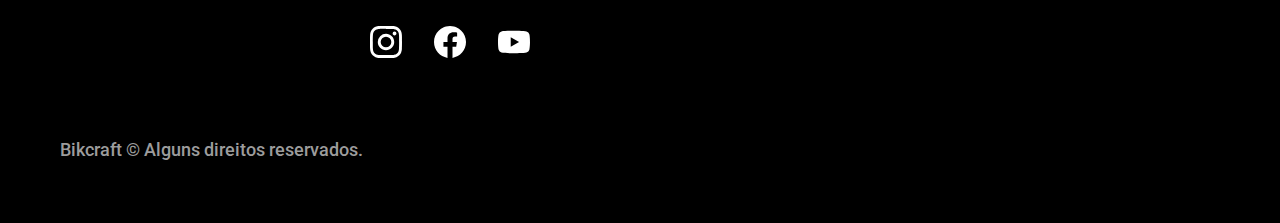
==== commit 378d5615: "otimizações basicas" ====
--- a/index.html
+++ b/index.html
@@ -7,6 +7,7 @@
   <title>Bikcraft - Bicicletas Elétricas</title>
   <meta name="description" content="Bicicletas elétricas de alta precisão e qualidade,  feitas sob medida para o cliente. Explore o mundo na sua velocidade com a Bikcraft.">
 
+  <link rel="preload" href="./css/style.css" as="style">
   <link rel="stylesheet" href="./css/style.css">
 
   <link rel="preconnect" href="https://fonts.googleapis.com">
@@ -19,7 +20,7 @@
   <header class="header-bg">
     <div class="header container">
       <a href="./">
-        <img src="./img/bikcraft.svg" alt="Bikcraft">
+        <img src="./img/bikcraft.svg" width="136" height="32" alt="Bikcraft">
       </a>
       <nav aria-label="primaria">
         <ul class="header-menu font-1-m cor-0">
@@ -38,9 +39,10 @@
         <p class="font-2-l cor-5">Bicicletas elétricas de alta precisão e qualidade, feitas sob medida para o cliente Explore o mundo na sua velocidade com a Bikcraft.</p>
         <a class="botao" href="./bicicletas.html">Escolha a sua</a>
       </div>
-      <div>
-        <img src="./img/fotos/introducao.jpg" alt="bicicleta elétrica preta">
-      </div>
+      <picture>
+        <source media="(max-width: 800px)" srcset="./img/Bicicletas/nimbus.jpg">
+        <img src="./img/fotos/introducao.jpg" width="1280" height="1600" alt="bicicleta elétrica preta">
+      </picture>
     </div>
   </main>
 
@@ -49,21 +51,21 @@
     <ul>
       <li>
         <a href="./bicicletas/magic.html">
-          <img src="./img/bicicletas/magic-home.jpg" alt="Bicicleta Preta">
+          <img src="./img/bicicletas/magic-home.jpg" width="920" height="1040" alt="Bicicleta Preta">
           <h3 class="font-1-xl">Magic Might</h3>
           <span class="font-2-m cor-8">R$ 2499</span>
         </a>
       </li>
       <li>
         <a href="./bicicletas/nimbus.html">
-          <img src="./img/bicicletas/nimbus-home.jpg" alt="Bicicleta Preta">
+          <img src="./img/bicicletas/nimbus-home.jpg" width="920" height="1040" alt="Bicicleta Preta">
           <h3 class="font-1-xl">Nimbus Stark</h3>
           <span class="font-2-m cor-8">R$ 4999</span>
         </a>
       </li>
       <li>
         <a href="./bicicletas/nebula.html">
-          <img src="./img/bicicletas/nebula-home.jpg" alt="Bicicleta Preta">
+          <img src="./img/bicicletas/nebula-home.jpg" width="920" height="1040" alt="Bicicleta Preta">
           <h3 class="font-1-xl">Nebula Cosmic</h3>
           <span class="font-2-m cor-8">R$ 3999</span>
         </a>
@@ -80,19 +82,19 @@
         <a class="link" href="./bicicletas.html">Escolha um modelo</a>
         <div class="tecnologia-vantagens">
           <div>
-            <img src="./img/icones/eletrica.svg" alt="">
+            <img src="./img/icones/eletrica.svg" width="24" height="24" alt="">
             <h3 class="font-1-m cor-0">Motor Elétrico</h3>
             <p class="font-2-s cor-5">Toda Bikcraft é equipada com um motor elétrico que possui duração de até 120h. a bateria e recarregada com a sua energia gasta ao pedalar</p>
           </div>
           <div>
-            <img src="./img/icones/rastreador.svg" alt="">
+            <img src="./img/icones/rastreador.svg" width="24" height="24" alt="">
             <h3 class="font-1-m cor-0">Rastreador</h3>
             <p class="font-2-s cor-5">Sabemos o quão preciosa é a sua Biokcraft, por isso adicionamos rastreadores e sistemas anti-furto para garantir o seu sossego</p>
           </div>
         </div>
       </div>
       <div class="tecnologia-imagem">
-        <img src="./img/fotos/tecnologia.jpg" alt="">
+        <img src="./img/fotos/tecnologia.jpg" width="1200" height="1920" alt="">
       </div>
     </div>
   </article>
@@ -100,20 +102,20 @@
   <section class="parceiros" aria-label="Nossos Parceiros">
     <h2 class="container font-1-xxl">nossos parceiros<span class="cor-p1">.</span></h2>
     <ul>
-      <li><img src="./img/parceiros/caravan.svg" alt="caravan"></li>
-      <li><img src="./img/parceiros/ranek.svg" alt="ranek.svg"></li>
-      <li><img src="./img/parceiros/handel.svg" alt="handel.svg"></li>
-      <li><img src="./img/parceiros/dogs.svg" alt="dogs.svg"></li>
-      <li><img src="./img/parceiros/lescone.svg" alt="lescone.svg"></li>
-      <li><img src="./img/parceiros/flexblog.svg" alt="flexblog.svg"></li>
-      <li><img src="./img/parceiros/wildbeast.svg" alt="wildbeast"></li>
-      <li><img src="./img/parceiros/surfbot.svg" alt="surfbot.svg"></li>
+      <li><img src="./img/parceiros/caravan.svg" width="140" height="38" alt="caravan"></li>
+      <li><img src="./img/parceiros/ranek.svg" width="149" height="36" alt="ranek.svg"></li>
+      <li><img src="./img/parceiros/handel.svg" width="139" height="50" alt="handel.svg"></li>
+      <li><img src="./img/parceiros/dogs.svg" width="152" height="39" alt="dogs.svg"></li>
+      <li><img src="./img/parceiros/lescone.svg" width="208" height="41" alt="lescone.svg"></li>
+      <li><img src="./img/parceiros/flexblog.svg" width="165" height="38" alt="flexblog.svg"></li>
+      <li><img src="./img/parceiros/wildbeast.svg" width="196" height="34" alt="wildbeast"></li>
+      <li><img src="./img/parceiros/surfbot.svg" width="200" height="49" alt="surfbot.svg"></li>
     </ul>
   </section>
 
   <section class="depoimento" aria-label="Depoimento">
     <div>
-      <img src="./img/fotos/depoimento.jpg" alt="Pessoando pedalando uma bicicleta Bikcraft">
+      <img src="./img/fotos/depoimento.jpg" width="1560" height="1360" alt="Pessoando pedalando uma bicicleta Bikcraft">
     </div>
     <div class="depoimento-conteudo">
       <blockquote class="font-1-xl cor-p5">
@@ -156,7 +158,7 @@
 
   <footer class="footer-bg">
     <div class="footer container">
-      <img src="./img/bikcraft.svg" alt="Bikcraft">
+      <img src="./img/bikcraft.svg" width="136" height="32" alt="Bikcraft">
       <div class="footer-contato">
         <h3 class="font-2-l-b cor-0">Contato</h3>
         <ul class="font-2-m cor-5">
@@ -166,9 +168,9 @@
           <li>Rio de Janeiro- RJ</li>
         </ul>
         <div class="footer-redes">
-          <a href="./"><img src="./img/redes/instagram.svg" alt="Instagram"></a>
-          <a href="./"><img src="./img/redes/facebook.svg" alt="Facebook"></a>
-          <a href="./"><img src="./img/redes/youtube.svg" alt="Youtube"></a>
+          <a href="./"><img src="./img/redes/instagram.svg" width="32" height="32" alt="Instagram"></a>
+          <a href="./"><img src="./img/redes/facebook.svg" width="32" height="32" alt="Facebook"></a>
+          <a href="./"><img src="./img/redes/youtube.svg" width="32" height="32" alt="Youtube"></a>
         </div>
       </div>
       <div class="footer-informacoes">
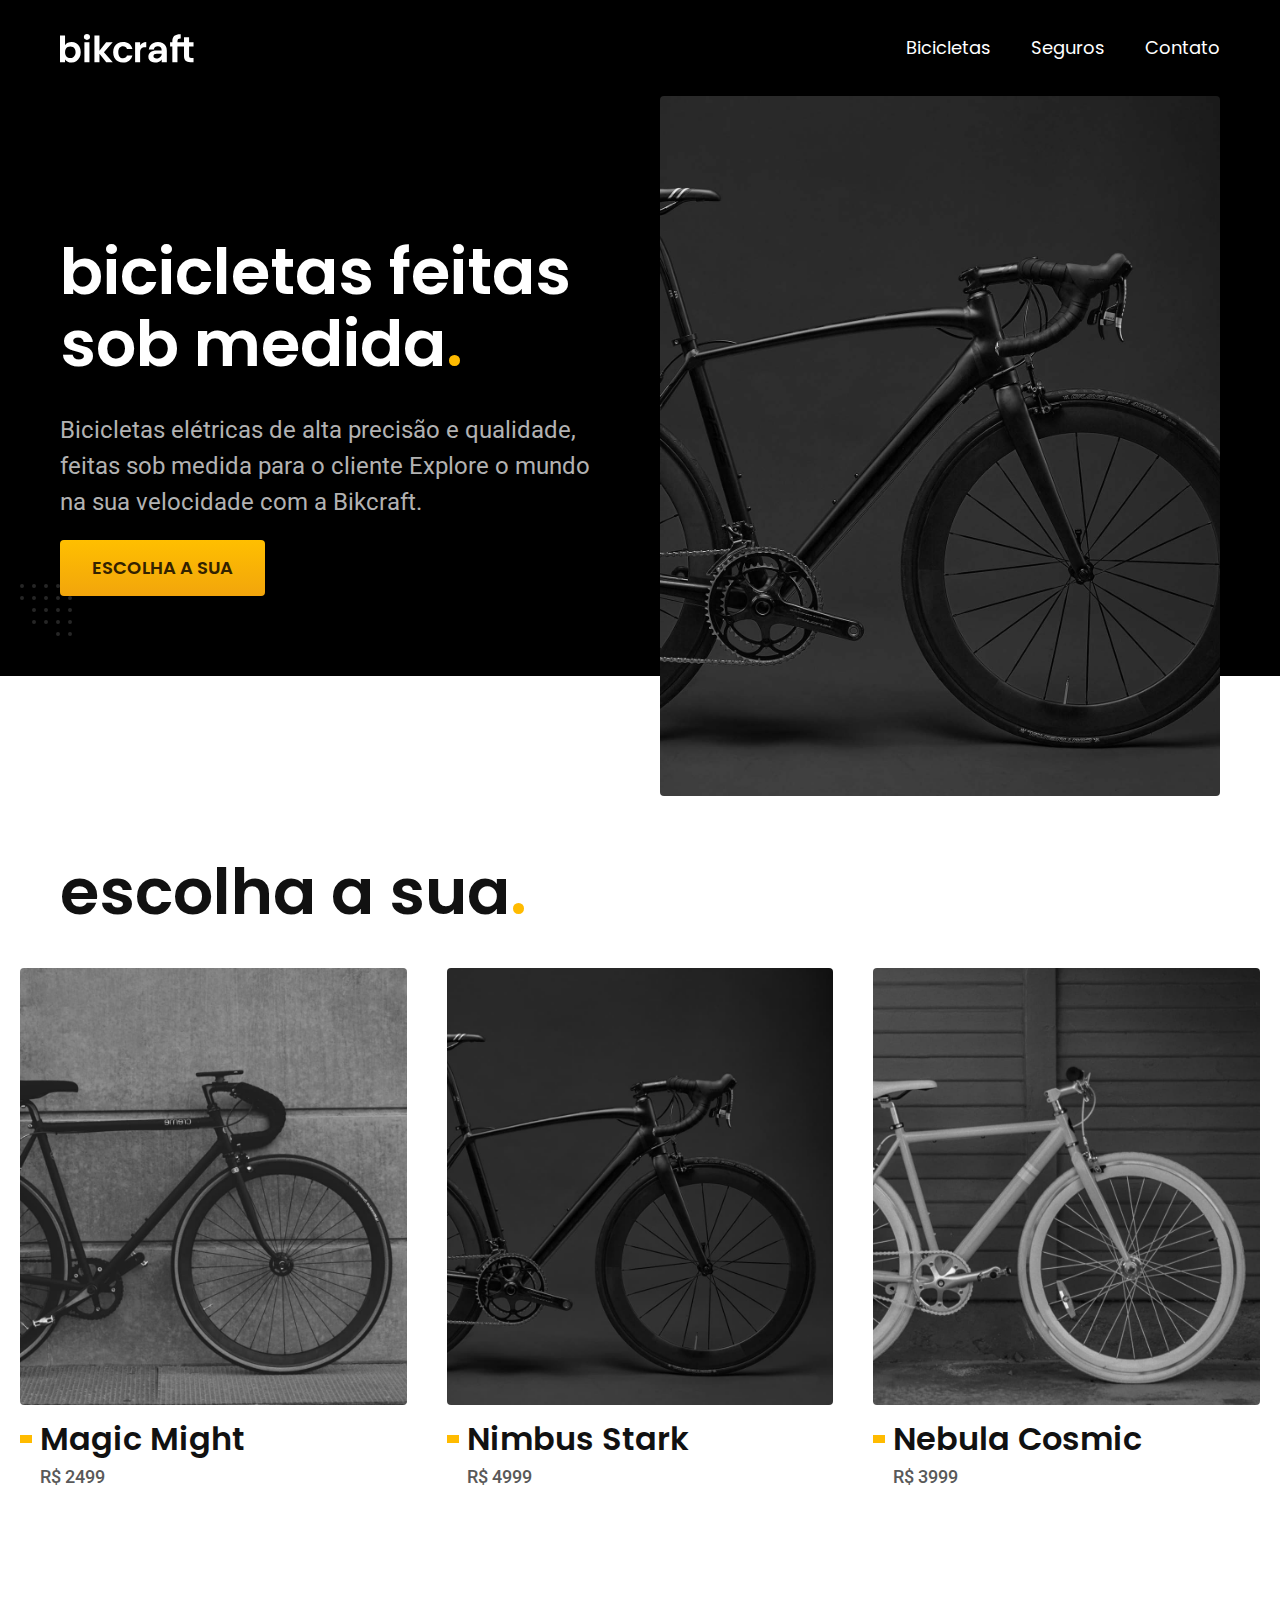
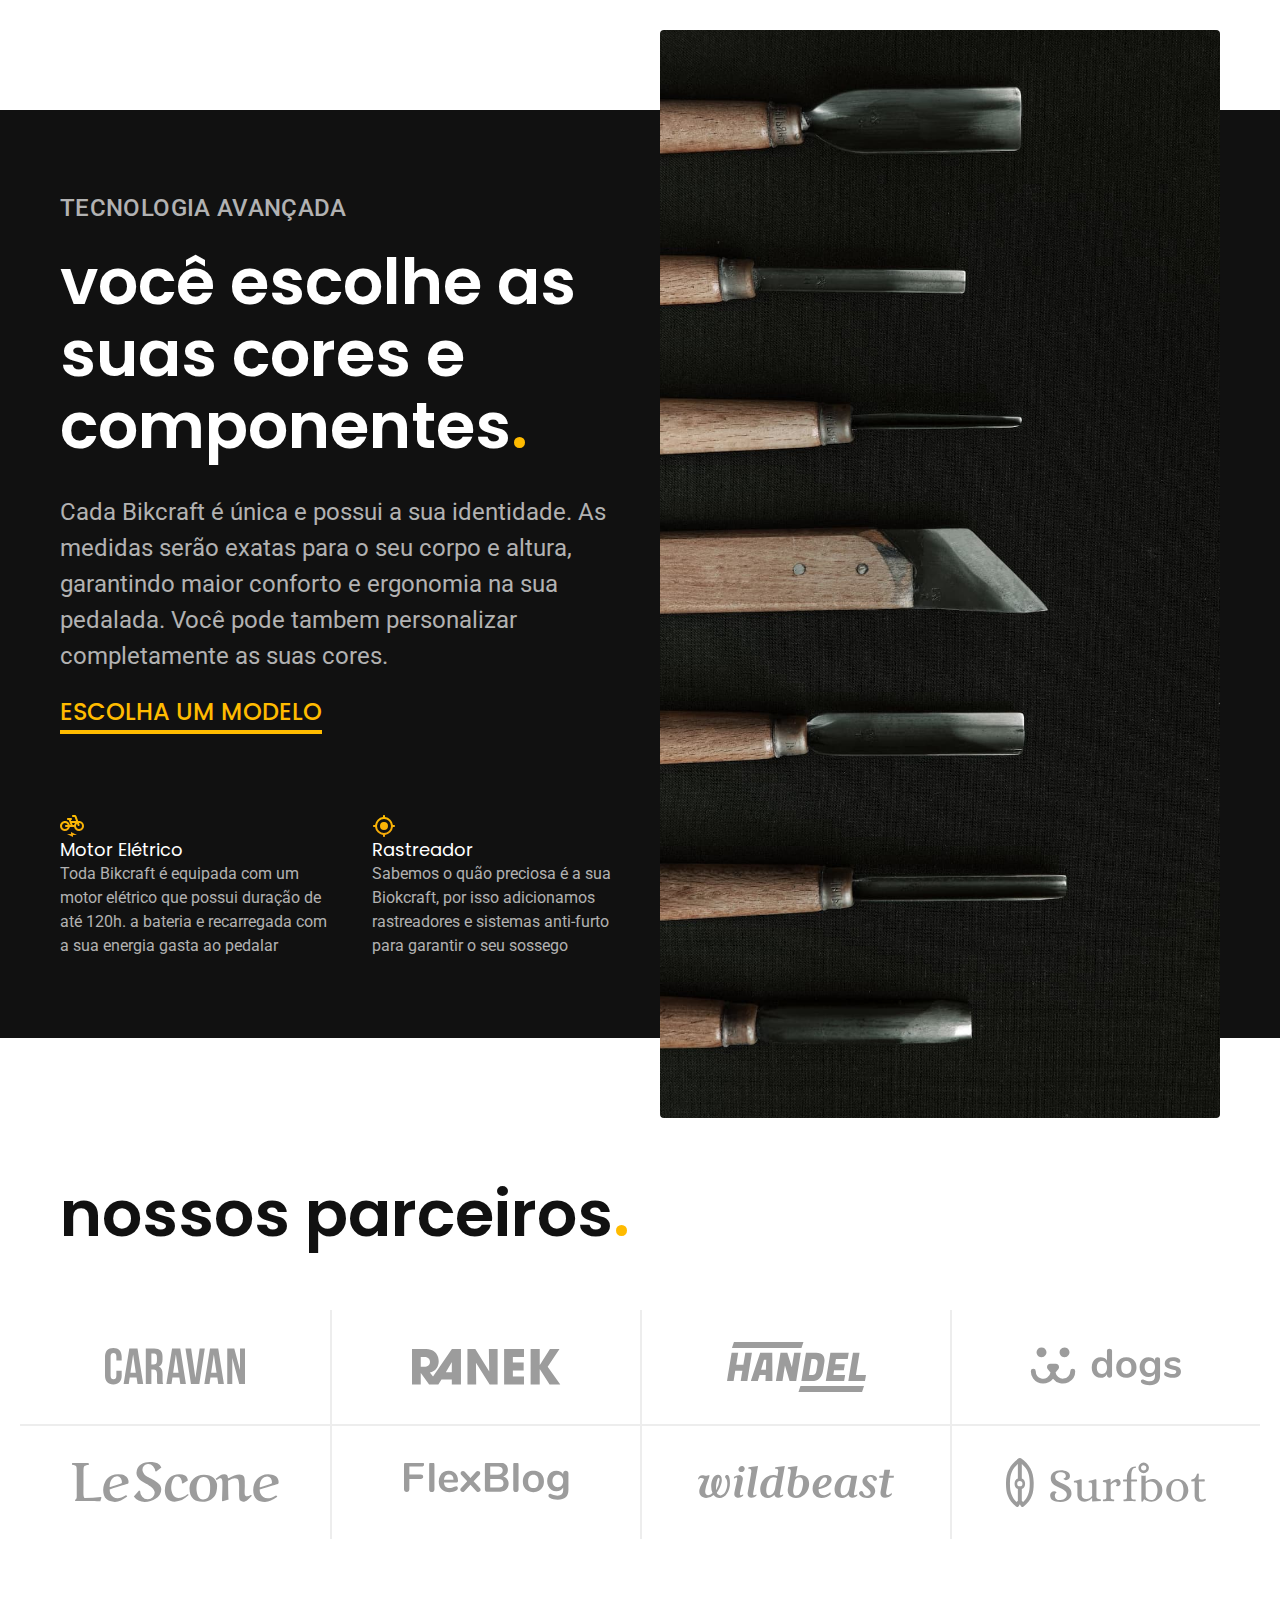
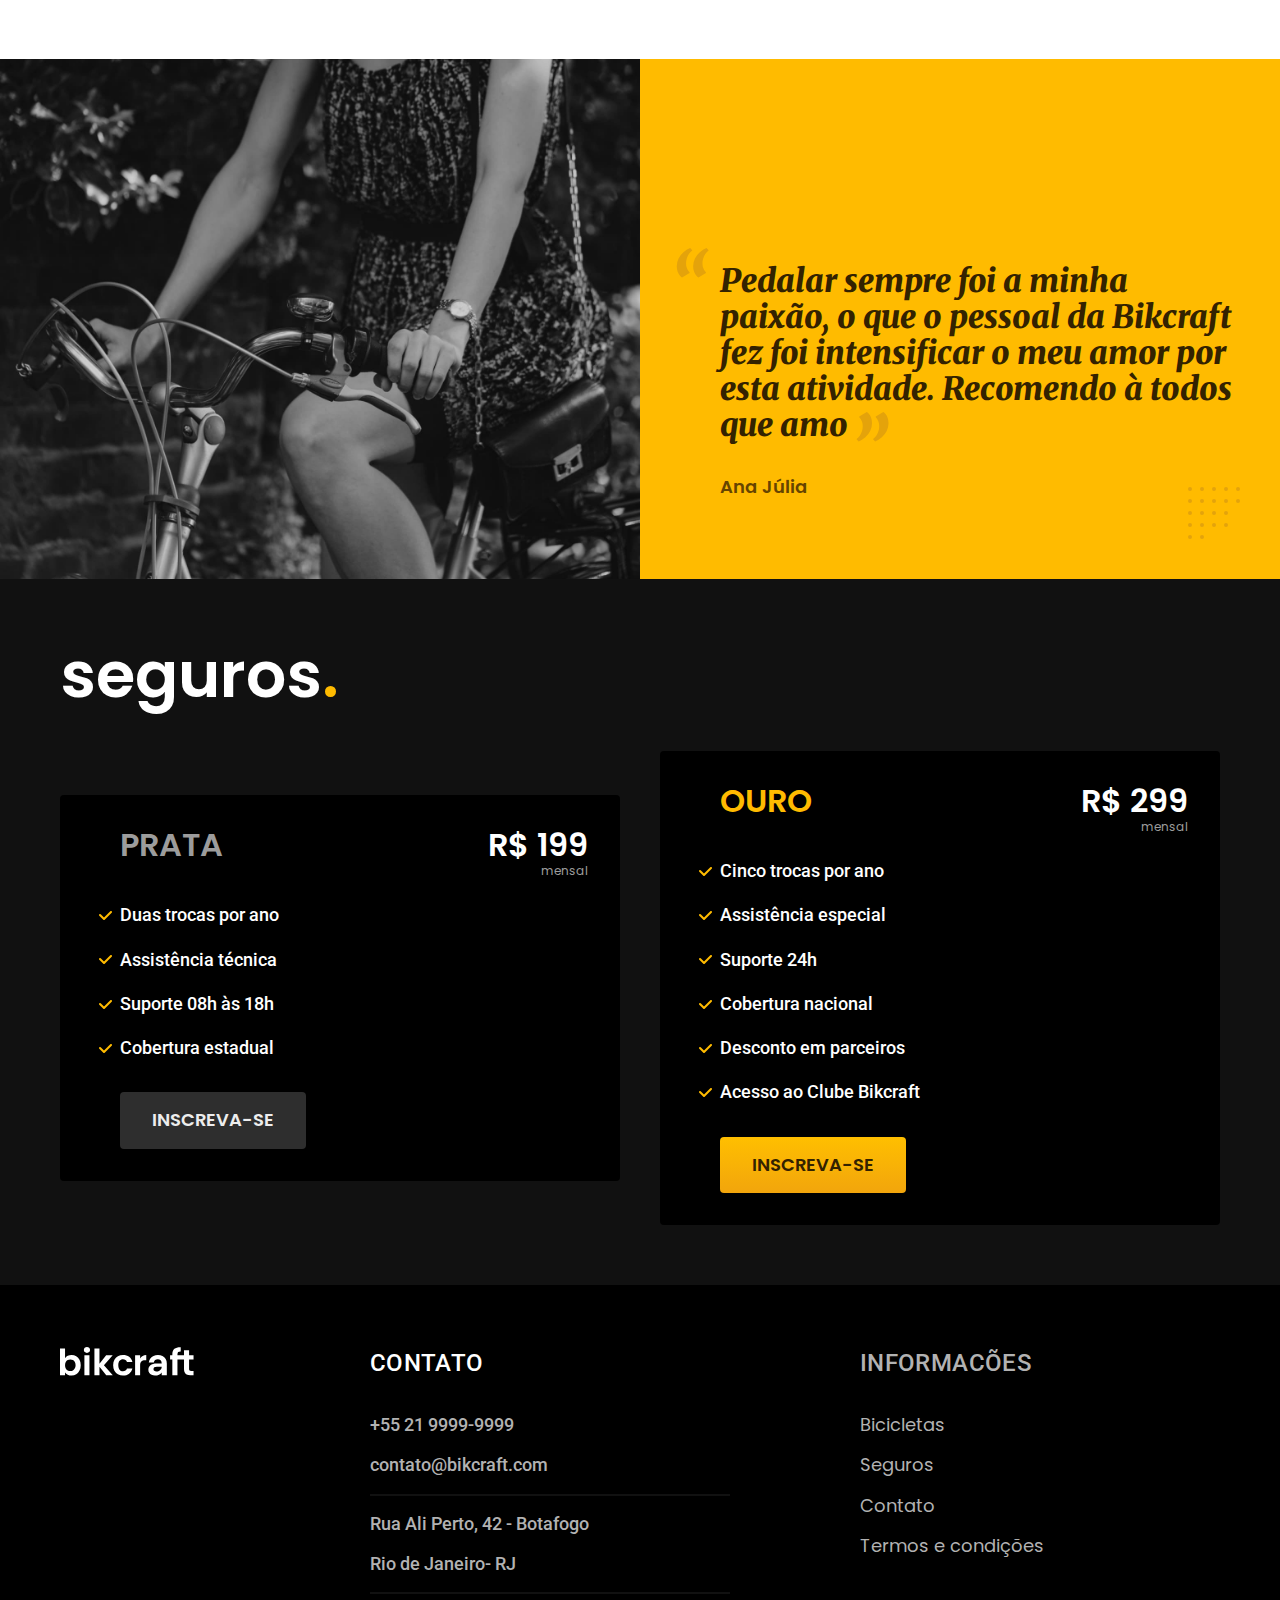
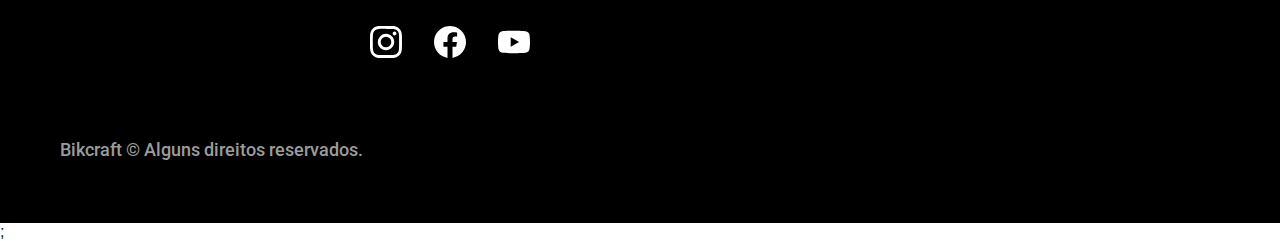
==== commit 51e63691: "elementos basicos de js" ====
--- a/index.html
+++ b/index.html
@@ -14,6 +14,7 @@
   <link rel="preconnect" href="https://fonts.gstatic.com" crossorigin>
   <link href="https://fonts.googleapis.com/css2?family=Merriweather:ital,wght@1,900&family=Poppins:wght@400;600&family=Roboto:wght@400;500&display=swap" rel="stylesheet">
 
+  <script>document.documentElement.classList.add("js");</script>
 </head>
 
 <body>
@@ -35,11 +36,11 @@
   <main class="introducao-bg">
     <div class="introducao container">
       <div class="introducao-conteudo">
-        <h1 class="font-1-xxl cor-0">bicicletas feitas sob medida<span class="cor-p1">.<span></h1>
-        <p class="font-2-l cor-5">Bicicletas elétricas de alta precisão e qualidade, feitas sob medida para o cliente Explore o mundo na sua velocidade com a Bikcraft.</p>
-        <a class="botao" href="./bicicletas.html">Escolha a sua</a>
+        <h1 class="font-1-xxl cor-0 fadeInDown" data-anime="200">bicicletas feitas sob medida<span class="cor-p1">.<span></h1>
+        <p class="font-2-l cor-5 fadeInDown" data-anime="400">Bicicletas elétricas de alta precisão e qualidade, feitas sob medida para o cliente Explore o mundo na sua velocidade com a Bikcraft.</p>
+        <a class="botao fadeInDown" data-anime="600" href="./bicicletas.html">Escolha a sua</a>
       </div>
-      <picture>
+      <picture class="fadeInDown" data-anime="600">
         <source media="(max-width: 800px)" srcset="./img/Bicicletas/nimbus.jpg">
         <img src="./img/fotos/introducao.jpg" width="1280" height="1600" alt="bicicleta elétrica preta">
       </picture>
@@ -188,6 +189,8 @@
     </div>
   </footer>
 
+  <script src="./js/plugins/simple-anime.js"></script>;
+  <script src="./js/script.js"></script>
 </body>
 
 </html>--- a/css/style.css
+++ b/css/style.css
@@ -1,11 +1,11 @@
 @import "./global/global.css";
-@import "./ultilidades/tipografia.css";
-@import "./ultilidades/cores.css";
-
 @import "./global/header.css";
 @import "./global/footer.css";
 
 /*Ultilidades*/
+@import "./ultilidades/cores.css";
+@import "./ultilidades/animacao.css";
+@import "./ultilidades/tipografia.css";
 @import "./ultilidades/componentes.css";
 @import "./ultilidades/formulario.css";
 
--- a/css/style.css
+++ b/css/style.css
@@ -1,11 +1,11 @@
 @import "./global/global.css";
-@import "./ultilidades/tipografia.css";
-@import "./ultilidades/cores.css";
-
 @import "./global/header.css";
 @import "./global/footer.css";
 
 /*Ultilidades*/
+@import "./ultilidades/cores.css";
+@import "./ultilidades/animacao.css";
+@import "./ultilidades/tipografia.css";
 @import "./ultilidades/componentes.css";
 @import "./ultilidades/formulario.css";
 
